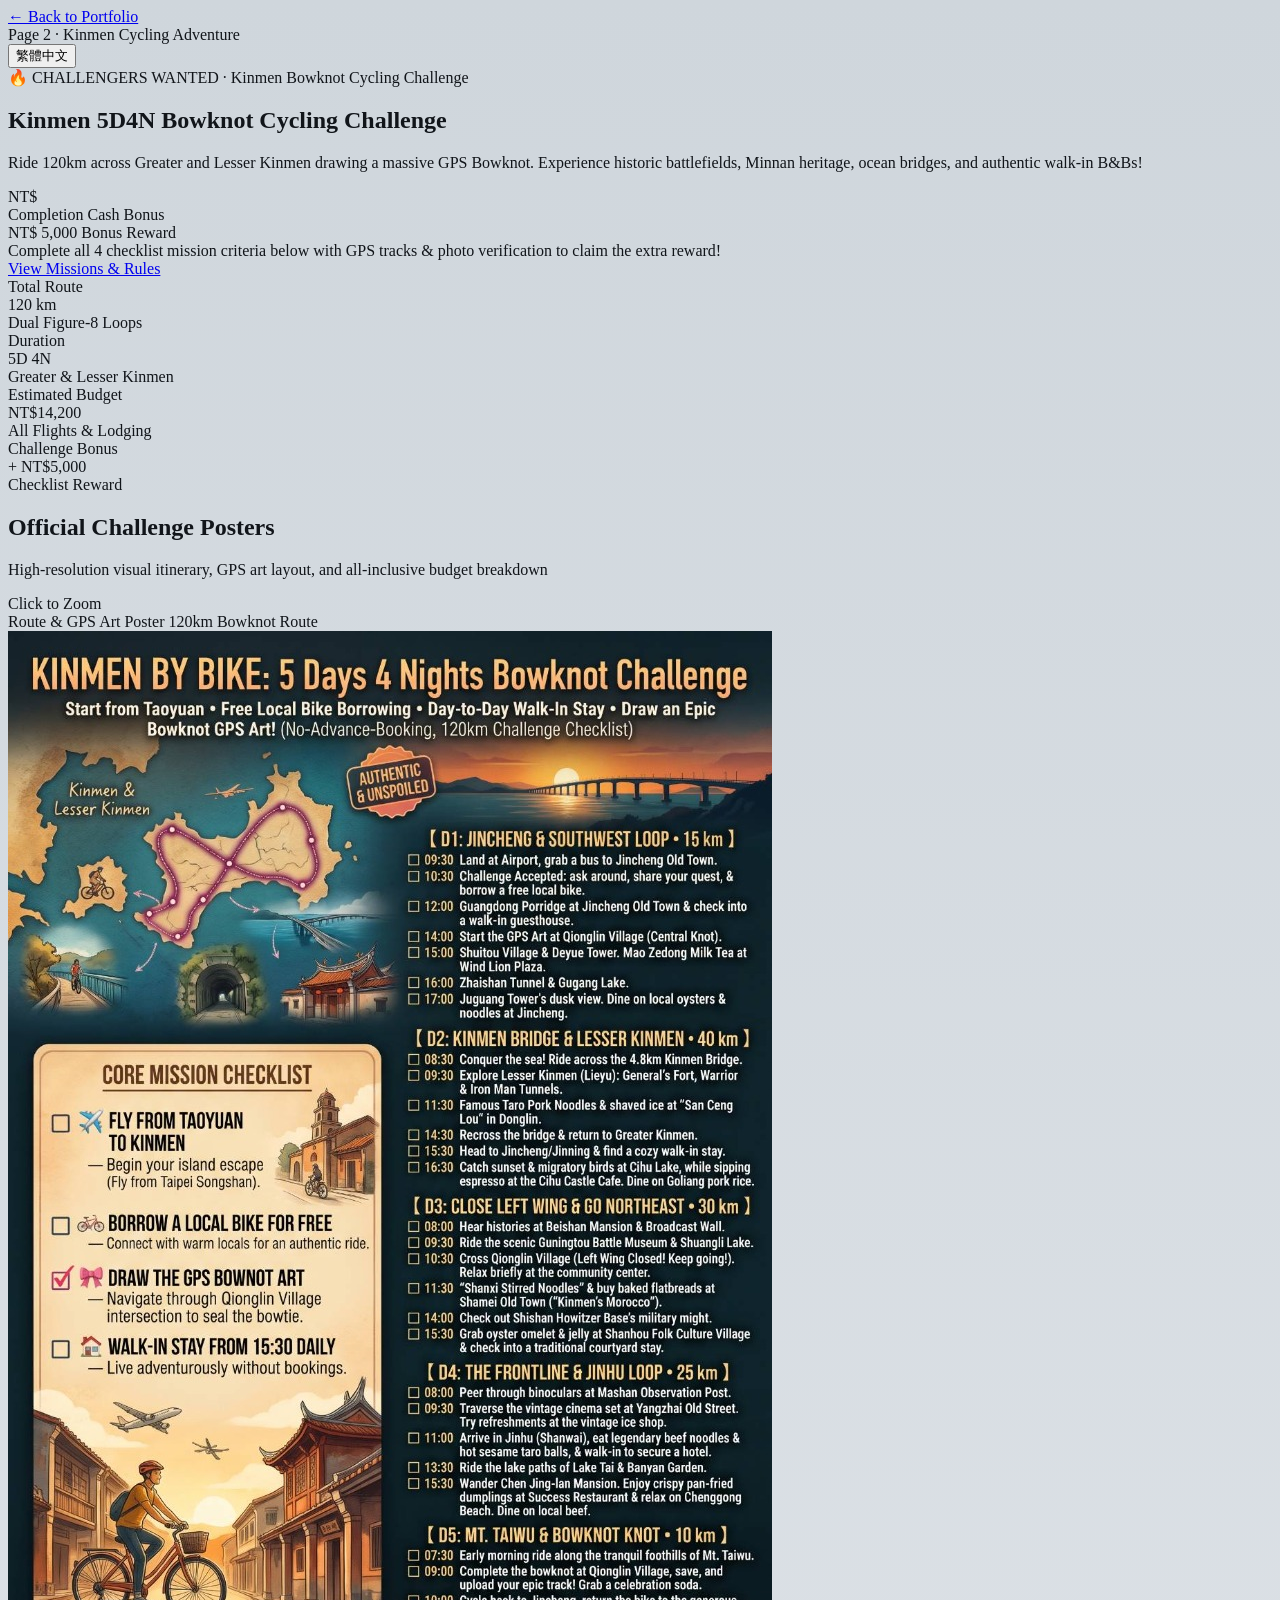
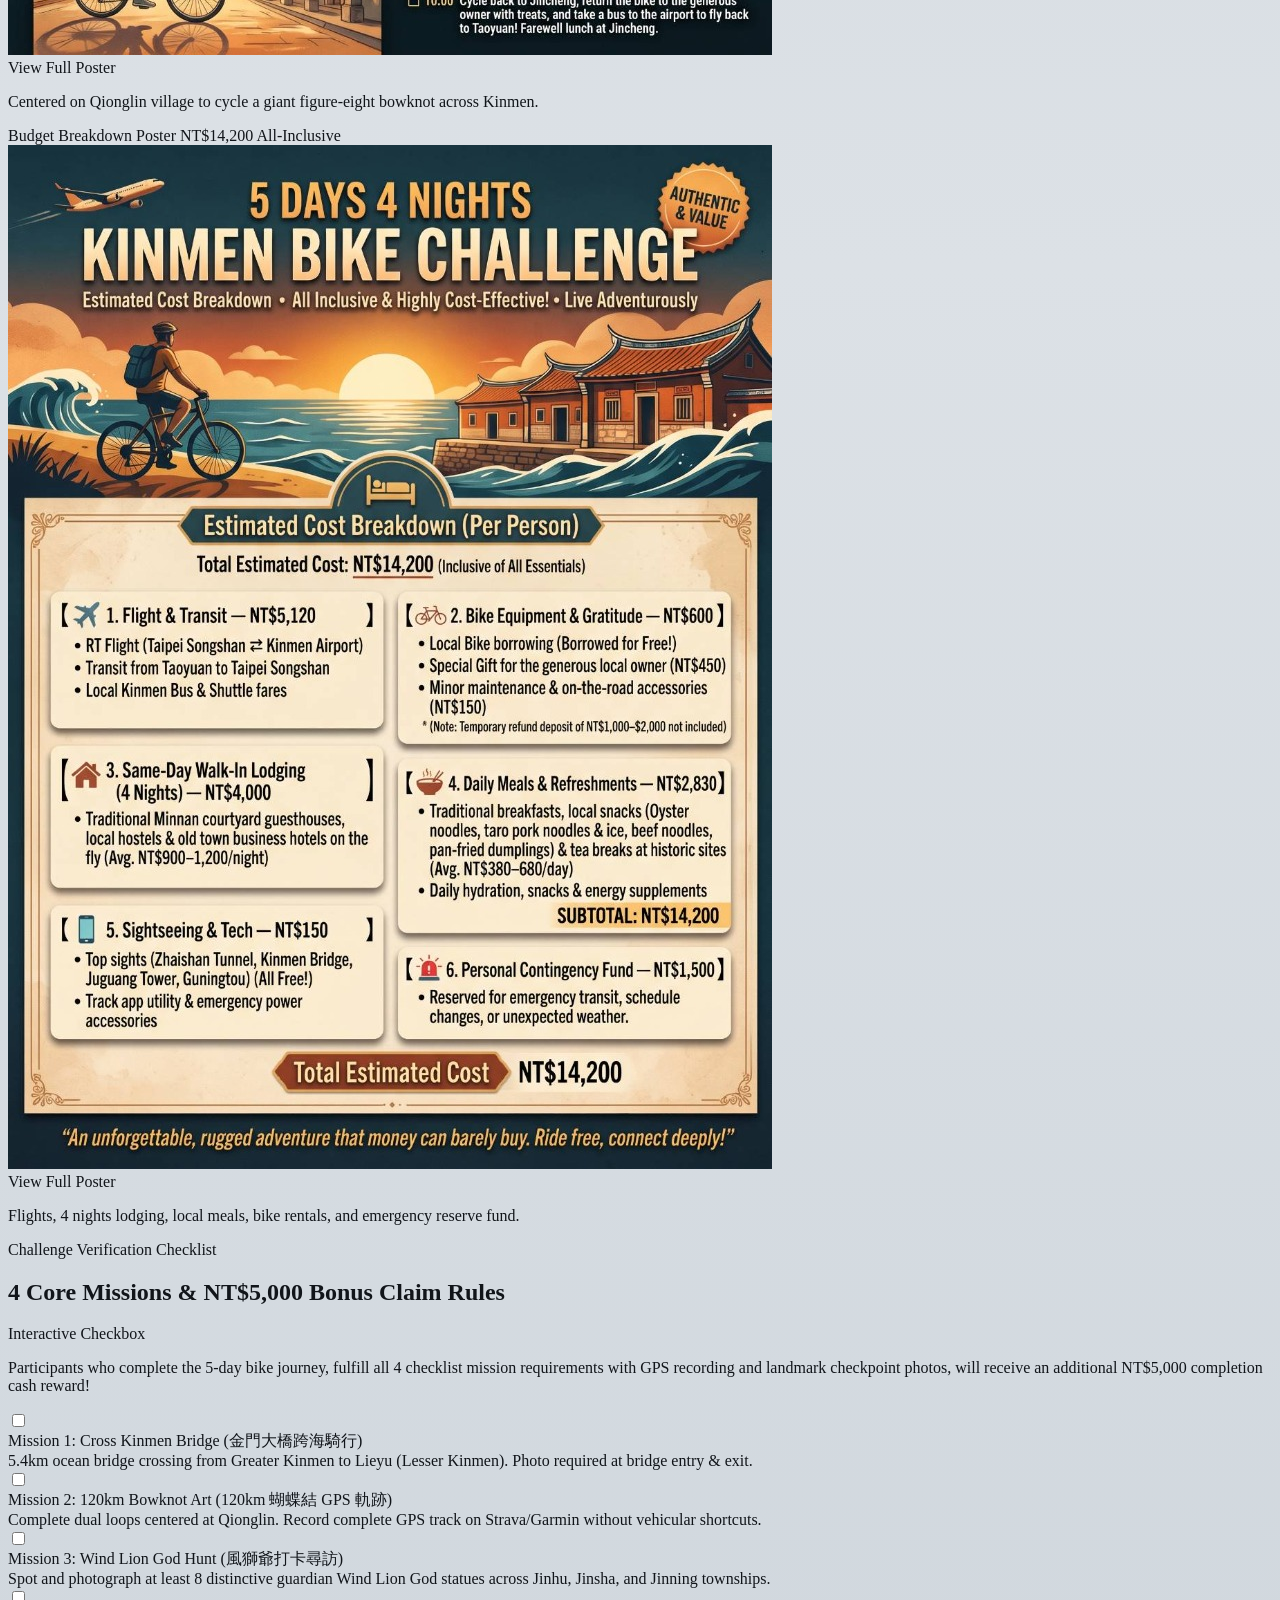
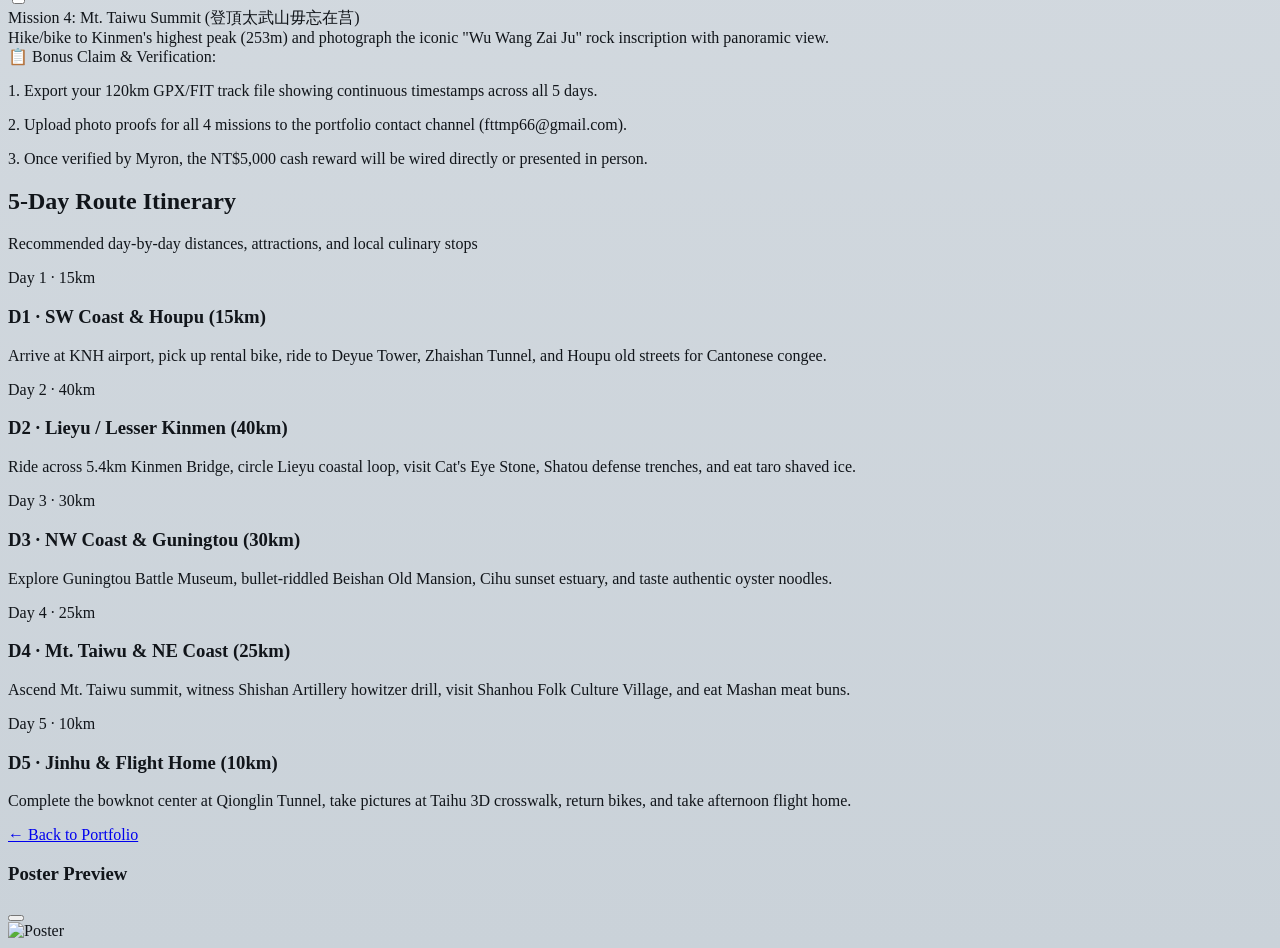
==== kinmen.html @ c688d14c "feat: Morandi gray background, Page 2 Kinmen bike challenge with NT bonus, clean instructor image wi" ====
<!DOCTYPE html>
<html lang="en" class="scroll-smooth">
<head>
  <meta charset="UTF-8">
  <meta name="viewport" content="width=device-width, initial-scale=1.0">
  <title>Kinmen 5D4N Bowknot Cycling Challenge | Ting-Yen (Myron) Huang</title>
  <meta name="description" content="Kinmen 5-Day 4-Night Bowknot Cycling Challenge: 120km GPS art route across Greater & Lesser Kinmen with NT$5,000 completion bonus reward.">
  <!-- Tailwind CSS via CDN -->
  <script src="https://cdn.tailwindcss.com"></script>
  <!-- Lucide Icons -->
  <script src="https://unpkg.com/lucide@latest"></script>
  <!-- Google Fonts: Plus Jakarta Sans -->
  <link rel="preconnect" href="https://fonts.googleapis.com">
  <link rel="preconnect" href="https://fonts.gstatic.com" crossorigin>
  <link href="https://fonts.googleapis.com/css2?family=Plus+Jakarta+Sans:wght@400;500;600;700;800&display=swap" rel="stylesheet">
  <link rel="stylesheet" href="style.css">
</head>
<body class="bg-gradient-to-b from-[#cfd6dc] via-[#dce1e6] to-[#cad2d9] text-[#11151a] font-sans antialiased selection:bg-slate-300 selection:text-slate-900 min-h-screen">
  <!-- Ambient background -->
  <div class="fixed inset-0 overflow-hidden pointer-events-none z-0">
    <div class="absolute -top-32 -left-32 w-96 h-96 bg-[#708090]/15 rounded-full blur-3xl"></div>
    <div class="absolute top-1/3 -right-32 w-96 h-96 bg-[#162840]/10 rounded-full blur-3xl"></div>
    <div class="absolute -bottom-32 left-1/3 w-96 h-96 bg-[#708090]/12 rounded-full blur-3xl"></div>
  </div>

  <!-- MASTER FRAME WRAPPER -->
  <div class="relative z-10 max-w-[1400px] mx-auto px-3 sm:px-5 lg:px-8 py-6 sm:py-8">
    <div class="bg-white/90 backdrop-blur-xl border border-[#708090]/30 rounded-[28px] sm:rounded-[36px] lg:rounded-[42px] shadow-2xl shadow-slate-400/30 p-4 sm:p-6 lg:p-8 space-y-8">
      
      <!-- Top Navigation Bar -->
      <header class="backdrop-blur-md bg-white/95 border border-slate-200/90 rounded-3xl shadow-sm px-4 sm:px-6 h-16 flex items-center justify-between gap-3">
        <!-- Back to Portfolio Link -->
        <a href="index.html" class="inline-flex items-center gap-2 px-3 py-1.5 rounded-2xl bg-slate-100 hover:bg-slate-200 text-slate-800 text-xs sm:text-sm font-extrabold border border-slate-300 transition-all group" title="返回主頁 (Back to Portfolio)">
          <i data-lucide="arrow-left" class="w-4 h-4 text-[#162840] group-hover:-translate-x-1 transition-transform"></i>
          <span data-i18n="km-back-portfolio">← Back to Portfolio</span>
        </a>

        <!-- Page Indicator -->
        <div class="flex items-center gap-2">
          <span class="w-2.5 h-2.5 rounded-full bg-[#162840]"></span>
          <span class="font-extrabold text-xs sm:text-sm text-slate-900 hidden sm:inline" data-i18n="km-page-badge">Page 2 · Kinmen Cycling Adventure</span>
        </div>

        <!-- Language Switcher -->
        <button id="lang-toggle-btn"
                class="inline-flex items-center justify-center text-center gap-1.5 h-8 px-3 text-xs font-extrabold rounded-xl bg-slate-100 hover:bg-slate-200 text-[#162840] border border-slate-300 transition-all shadow-xs cursor-pointer"
                title="切換全中文 / 全英文版 (Toggle Chinese / English)">
          <i data-lucide="languages" class="w-3.5 h-3.5 text-[#708090]"></i>
          <span id="lang-btn-text" class="leading-none">繁體中文</span>
        </button>
      </header>

      <!-- HERO RECRUITMENT BANNER (NT$5,000 Challenge Bonus Announcement) -->
      <section class="relative overflow-hidden bg-gradient-to-r from-[#162840] via-[#233c5e] to-[#2c476d] text-white rounded-3xl p-6 sm:p-10 shadow-xl border border-slate-700">
        <div class="relative z-10 max-w-4xl space-y-4">
          <div class="inline-flex items-center gap-2 px-3.5 py-1 rounded-full bg-white/20 backdrop-blur-md text-white text-xs font-bold border border-white/30">
            <i data-lucide="sparkles" class="w-3.5 h-3.5 text-amber-300"></i>
            <span data-i18n="km-recruit-tag">🔥 CHALLENGERS WANTED · 金門單車蝴蝶之旅挑戰者招募中</span>
          </div>

          <h1 class="text-2xl sm:text-4xl lg:text-5xl font-black tracking-tight leading-tight">
            <span data-i18n="km-hero-title">Kinmen 5D4N Bowknot Cycling Challenge</span>
          </h1>

          <p class="text-sm sm:text-base text-slate-200 leading-relaxed font-medium" data-i18n="km-hero-desc">
            Ride 120km across Greater and Lesser Kinmen drawing a massive GPS Bowknot. Experience historic battlefields, Minnan heritage, ocean bridges, and authentic walk-in B&Bs!
          </p>

          <!-- Reward Callout Box -->
          <div class="pt-2">
            <div class="bg-white/10 backdrop-blur-md border border-white/25 rounded-2xl p-4 sm:p-5 flex flex-col sm:flex-row sm:items-center justify-between gap-4">
              <div class="flex items-start sm:items-center gap-3">
                <div class="w-12 h-12 rounded-2xl bg-amber-400 text-slate-900 flex items-center justify-center font-black text-xl flex-shrink-0 shadow-lg">
                  NT$
                </div>
                <div>
                  <div class="text-xs uppercase font-extrabold text-amber-300 tracking-wider" data-i18n="km-bonus-badge">Completion Cash Bonus</div>
                  <div class="text-lg sm:text-xl font-black text-white" data-i18n="km-bonus-amount">NT$ 5,000 Bonus Reward</div>
                  <div class="text-xs text-slate-300 mt-0.5" data-i18n="km-bonus-terms">
                    Complete all 4 checklist mission criteria below with GPS tracks & photo verification to claim the extra reward!
                  </div>
                </div>
              </div>
              <a href="#missions" class="inline-flex items-center justify-center gap-1.5 px-4 py-2.5 rounded-xl bg-amber-400 hover:bg-amber-300 text-slate-950 font-black text-xs sm:text-sm shadow-md transition-all flex-shrink-0">
                <span data-i18n="km-check-missions">View Missions & Rules</span> <i data-lucide="arrow-down" class="w-4 h-4"></i>
              </a>
            </div>
          </div>
        </div>
      </section>

      <!-- STATS OVERVIEW CARDS -->
      <section class="grid grid-cols-2 lg:grid-cols-4 gap-4">
        <div class="bg-white border border-slate-200/90 rounded-2xl p-4 shadow-sm text-center">
          <div class="text-xs text-slate-500 font-bold uppercase" data-i18n="km-stat-route">Total Route</div>
          <div class="text-2xl sm:text-3xl font-black text-slate-900 mt-1">120 km</div>
          <div class="text-[11px] text-[#708090] mt-0.5" data-i18n="km-stat-route-sub">Dual Figure-8 Loops</div>
        </div>
        <div class="bg-white border border-slate-200/90 rounded-2xl p-4 shadow-sm text-center">
          <div class="text-xs text-slate-500 font-bold uppercase" data-i18n="km-stat-days">Duration</div>
          <div class="text-2xl sm:text-3xl font-black text-slate-900 mt-1">5D 4N</div>
          <div class="text-[11px] text-[#708090] mt-0.5" data-i18n="km-stat-days-sub">Greater & Lesser Kinmen</div>
        </div>
        <div class="bg-white border border-slate-200/90 rounded-2xl p-4 shadow-sm text-center">
          <div class="text-xs text-slate-500 font-bold uppercase" data-i18n="km-stat-cost">Estimated Budget</div>
          <div class="text-2xl sm:text-3xl font-black text-slate-900 mt-1">NT$14,200</div>
          <div class="text-[11px] text-[#708090] mt-0.5" data-i18n="km-stat-cost-sub">All Flights & Lodging</div>
        </div>
        <div class="bg-white border border-slate-200/90 rounded-2xl p-4 shadow-sm text-center">
          <div class="text-xs text-slate-500 font-bold uppercase" data-i18n="km-stat-bonus">Challenge Bonus</div>
          <div class="text-2xl sm:text-3xl font-black text-[#162840] mt-1">+ NT$5,000</div>
          <div class="text-[11px] text-[#708090] mt-0.5" data-i18n="km-stat-bonus-sub">Checklist Reward</div>
        </div>
      </section>

      <!-- POSTERS EXHIBITION SECTION (Click to Zoom Lightbox) -->
      <section class="space-y-4">
        <div class="border-b border-slate-200/90 pb-3 flex items-center justify-between">
          <div>
            <h2 class="text-xl sm:text-2xl font-extrabold text-slate-900" data-i18n="km-posters-title">Official Challenge Posters</h2>
            <p class="text-xs text-slate-500 mt-0.5" data-i18n="km-posters-sub">High-resolution visual itinerary, GPS art layout, and all-inclusive budget breakdown</p>
          </div>
          <span class="text-xs font-mono font-bold text-slate-600 bg-slate-100 px-3 py-1 rounded-full border border-slate-200" data-i18n="km-zoom">
            Click to Zoom
          </span>
        </div>

        <div class="grid grid-cols-1 lg:grid-cols-2 gap-6">
          
          <!-- Poster 1: Itinerary & GPS Art Map -->
          <div class="bg-white border border-slate-200/90 rounded-3xl p-5 shadow-sm space-y-3">
            <div class="flex items-center justify-between">
              <span class="text-xs font-extrabold text-slate-900 flex items-center gap-1.5" data-i18n="km-poster1-tag">
                <i data-lucide="map" class="w-4 h-4 text-[#708090]"></i> Route & GPS Art Poster
              </span>
              <span class="text-[11px] text-slate-500 font-medium">120km Bowknot Route</span>
            </div>

            <div class="relative overflow-hidden rounded-2xl bg-slate-900/5 border border-slate-200 cursor-pointer poster-lightbox-trigger group flex items-center justify-center p-2"
                 data-img="./assets/kinmen-itinerary-map.jpg" data-title="Kinmen 5D4N Bike Tour: GPS Route & Itinerary Poster">
              <img src="./assets/kinmen-itinerary-map.jpg" alt="Kinmen GPS Route Poster"
                   class="w-full h-auto max-h-[460px] object-contain rounded-xl group-hover:scale-102 transition-transform duration-500">
              <div class="absolute inset-0 bg-slate-900/30 opacity-0 group-hover:opacity-100 transition-opacity flex items-center justify-center backdrop-blur-[1px]">
                <span class="px-4 py-2 rounded-xl bg-white/95 text-slate-900 text-xs font-extrabold shadow-lg flex items-center gap-2">
                  <i data-lucide="maximize-2" class="w-4 h-4 text-[#162840]"></i> <span data-i18n="km-view-full">View Full Poster</span>
                </span>
              </div>
            </div>

            <p class="text-xs text-slate-600 leading-relaxed" data-i18n="km-poster1-caption">
              Centered on Qionglin village to cycle a giant figure-eight bowknot across Kinmen. Includes Kinmen Bridge crossing and coastal defense fortifications.
            </p>
          </div>

          <!-- Poster 2: Budget Breakdown -->
          <div class="bg-white border border-slate-200/90 rounded-3xl p-5 shadow-sm space-y-3">
            <div class="flex items-center justify-between">
              <span class="text-xs font-extrabold text-slate-900 flex items-center gap-1.5" data-i18n="km-poster2-tag">
                <i data-lucide="badge-dollar-sign" class="w-4 h-4 text-[#708090]"></i> Budget Breakdown Poster
              </span>
              <span class="text-[11px] font-mono font-bold text-slate-800 bg-slate-100 px-2.5 py-0.5 rounded-md border border-slate-200">
                NT$14,200 All-Inclusive
              </span>
            </div>

            <div class="relative overflow-hidden rounded-2xl bg-slate-900/5 border border-slate-200 cursor-pointer poster-lightbox-trigger group flex items-center justify-center p-2"
                 data-img="./assets/kinmen-cost-breakdown.jpg" data-title="Kinmen 5D4N Bike Tour: Budget Breakdown Poster">
              <img src="./assets/kinmen-cost-breakdown.jpg" alt="Kinmen Budget Breakdown Poster"
                   class="w-full h-auto max-h-[460px] object-contain rounded-xl group-hover:scale-102 transition-transform duration-500">
              <div class="absolute inset-0 bg-slate-900/30 opacity-0 group-hover:opacity-100 transition-opacity flex items-center justify-center backdrop-blur-[1px]">
                <span class="px-4 py-2 rounded-xl bg-white/95 text-slate-900 text-xs font-extrabold shadow-lg flex items-center gap-2">
                  <i data-lucide="maximize-2" class="w-4 h-4 text-[#162840]"></i> <span data-i18n="km-view-full">View Full Poster</span>
                </span>
              </div>
            </div>

            <p class="text-xs text-slate-600 leading-relaxed" data-i18n="km-poster2-caption">
              Detailed cost analysis covering round-trip flights, 4 nights lodging, authentic meals, bike rentals, admissions, and emergency reserve funds.
            </p>
          </div>

        </div>
      </section>

      <!-- 4 CORE MISSIONS CHECKLIST & BONUS REDEMPTION (Item requested by User) -->
      <section id="missions" class="bg-white border border-slate-200/90 rounded-3xl p-6 sm:p-8 shadow-sm space-y-6">
        <div class="border-b border-slate-200 pb-4 flex flex-col sm:flex-row sm:items-center justify-between gap-2">
          <div>
            <div class="inline-flex items-center gap-1.5 text-xs font-bold uppercase tracking-wider text-[#708090]">
              <i data-lucide="check-square" class="w-4 h-4 text-[#162840]"></i> Challenge Verification Checklist
            </div>
            <h2 class="text-xl sm:text-2xl font-extrabold text-slate-900 mt-0.5" data-i18n="km-missions-header">
              4 Core Missions & NT$5,000 Bonus Claim Rules
            </h2>
          </div>
          <span class="text-xs font-mono font-bold text-slate-800 bg-slate-100 px-3 py-1 rounded-full border border-slate-200">
            Interactive Checkbox
          </span>
        </div>

        <p class="text-xs sm:text-sm text-slate-600 leading-relaxed" data-i18n="km-missions-desc">
          Participants who complete the 5-day bike journey, fulfill all 4 checklist mission requirements with GPS recording and landmark checkpoint photos, will receive an additional <strong>NT$5,000 completion cash reward</strong>!
        </p>

        <!-- Checklist Grid -->
        <div class="grid grid-cols-1 md:grid-cols-2 gap-4">
          <!-- Mission 1 -->
          <label class="flex items-start gap-3 p-4 rounded-2xl bg-slate-50 border border-slate-200 hover:border-[#708090] cursor-pointer transition-all">
            <input type="checkbox" class="w-5 h-5 mt-0.5 rounded border-slate-300 text-[#162840] focus:ring-[#708090]">
            <div>
              <div class="font-extrabold text-slate-900 text-sm" data-i18n="km-m1-title">Mission 1: Cross Kinmen Bridge (金門大橋跨海騎行)</div>
              <div class="text-xs text-slate-600 mt-0.5" data-i18n="km-m1-desc">5.4km ocean bridge crossing from Greater Kinmen to Lieyu (Lesser Kinmen). Photo required at bridge entry & exit.</div>
            </div>
          </label>

          <!-- Mission 2 -->
          <label class="flex items-start gap-3 p-4 rounded-2xl bg-slate-50 border border-slate-200 hover:border-[#708090] cursor-pointer transition-all">
            <input type="checkbox" class="w-5 h-5 mt-0.5 rounded border-slate-300 text-[#162840] focus:ring-[#708090]">
            <div>
              <div class="font-extrabold text-slate-900 text-sm" data-i18n="km-m2-title">Mission 2: 120km Bowknot Art (120km 蝴蝶結 GPS 軌跡)</div>
              <div class="text-xs text-slate-600 mt-0.5" data-i18n="km-m2-desc">Complete dual loops centered at Qionglin. Record complete GPS track on Strava/Garmin without vehicular shortcuts.</div>
            </div>
          </label>

          <!-- Mission 3 -->
          <label class="flex items-start gap-3 p-4 rounded-2xl bg-slate-50 border border-slate-200 hover:border-[#708090] cursor-pointer transition-all">
            <input type="checkbox" class="w-5 h-5 mt-0.5 rounded border-slate-300 text-[#162840] focus:ring-[#708090]">
            <div>
              <div class="font-extrabold text-slate-900 text-sm" data-i18n="km-m3-title">Mission 3: Wind Lion God Hunt (風獅爺打卡尋訪)</div>
              <div class="text-xs text-slate-600 mt-0.5" data-i18n="km-m3-desc">Spot and photograph at least 8 distinctive guardian Wind Lion God statues across Jinhu, Jinsha, and Jinning townships.</div>
            </div>
          </label>

          <!-- Mission 4 -->
          <label class="flex items-start gap-3 p-4 rounded-2xl bg-slate-50 border border-slate-200 hover:border-[#708090] cursor-pointer transition-all">
            <input type="checkbox" class="w-5 h-5 mt-0.5 rounded border-slate-300 text-[#162840] focus:ring-[#708090]">
            <div>
              <div class="font-extrabold text-slate-900 text-sm" data-i18n="km-m4-title">Mission 4: Mt. Taiwu Summit (登頂太武山毋忘在莒)</div>
              <div class="text-xs text-slate-600 mt-0.5" data-i18n="km-m4-desc">Hike/bike to Kinmen's highest peak (253m) and photograph the iconic "Wu Wang Zai Ju" rock inscription with panoramic view.</div>
            </div>
          </label>
        </div>

        <!-- How to Claim -->
        <div class="bg-slate-100/80 rounded-2xl p-4 border border-slate-200 text-xs text-slate-700 space-y-1">
          <div class="font-bold text-slate-900" data-i18n="km-claim-title">📋 Bonus Claim & Verification:</div>
          <p data-i18n="km-claim-step1">1. Export your 120km GPX/FIT track file showing continuous timestamps across all 5 days.</p>
          <p data-i18n="km-claim-step2">2. Upload photo proofs for all 4 missions to the portfolio contact channel (<a href="mailto:fttmp66@gmail.com" class="text-[#162840] font-bold underline">fttmp66@gmail.com</a>).</p>
          <p data-i18n="km-claim-step3">3. Once verified by Myron, the NT$5,000 cash reward will be wired directly or presented in person.</p>
        </div>
      </section>

      <!-- 5-DAY DETAILED ITINERARY -->
      <section class="space-y-4">
        <div class="border-b border-slate-200/90 pb-3">
          <h2 class="text-xl sm:text-2xl font-extrabold text-slate-900" data-i18n="km-itinerary-header">5-Day Route Itinerary</h2>
          <p class="text-xs text-slate-500 mt-0.5" data-i18n="km-itinerary-sub">Recommended day-by-day distances, attractions, and local culinary stops</p>
        </div>

        <div class="grid grid-cols-1 md:grid-cols-5 gap-3">
          <div class="bg-white border border-slate-200/90 rounded-2xl p-4 shadow-sm space-y-2">
            <span class="px-2 py-0.5 rounded-lg text-[10px] font-mono font-bold bg-slate-100 text-[#162840] border border-slate-200">Day 1 · 15km</span>
            <h3 class="font-bold text-slate-900 text-sm" data-i18n="km-d1-title">SW Coast & Houpu</h3>
            <p class="text-xs text-slate-600 leading-relaxed" data-i18n="km-d1-detail">Arrive at KNH airport, pick up rental bike, ride to Deyue Tower, Zhaishan Tunnel, and Houpu old streets for Cantonese congee.</p>
          </div>

          <div class="bg-white border border-slate-200/90 rounded-2xl p-4 shadow-sm space-y-2">
            <span class="px-2 py-0.5 rounded-lg text-[10px] font-mono font-bold bg-slate-100 text-[#162840] border border-slate-200">Day 2 · 40km</span>
            <h3 class="font-bold text-slate-900 text-sm" data-i18n="km-d2-title">Lieyu / Lesser Kinmen</h3>
            <p class="text-xs text-slate-600 leading-relaxed" data-i18n="km-d2-detail">Ride across 5.4km Kinmen Bridge, circle Lieyu coastal loop, visit Cat's Eye Stone, Shatou defense trenches, and eat taro shaved ice.</p>
          </div>

          <div class="bg-white border border-slate-200/90 rounded-2xl p-4 shadow-sm space-y-2">
            <span class="px-2 py-0.5 rounded-lg text-[10px] font-mono font-bold bg-slate-100 text-[#162840] border border-slate-200">Day 3 · 30km</span>
            <h3 class="font-bold text-slate-900 text-sm" data-i18n="km-d3-title">NW Coast & Guningtou</h3>
            <p class="text-xs text-slate-600 leading-relaxed" data-i18n="km-d3-detail">Explore Guningtou Battle Museum, bullet-riddled Beishan Old Mansion, Cihu sunset estuary, and taste authentic oyster noodles.</p>
          </div>

          <div class="bg-white border border-slate-200/90 rounded-2xl p-4 shadow-sm space-y-2">
            <span class="px-2 py-0.5 rounded-lg text-[10px] font-mono font-bold bg-slate-100 text-[#162840] border border-slate-200">Day 4 · 25km</span>
            <h3 class="font-bold text-slate-900 text-sm" data-i18n="km-d4-title">Mt. Taiwu & NE Coast</h3>
            <p class="text-xs text-slate-600 leading-relaxed" data-i18n="km-d4-detail">Ascend Mt. Taiwu summit, witness Shishan Artillery howitzer drill, visit Shanhou Folk Culture Village, and eat Mashan meat buns.</p>
          </div>

          <div class="bg-white border border-slate-200/90 rounded-2xl p-4 shadow-sm space-y-2">
            <span class="px-2 py-0.5 rounded-lg text-[10px] font-mono font-bold bg-slate-100 text-[#162840] border border-slate-200">Day 5 · 10km</span>
            <h3 class="font-bold text-slate-900 text-sm" data-i18n="km-d5-title">Jinhu & Flight Home</h3>
            <p class="text-xs text-slate-600 leading-relaxed" data-i18n="km-d5-detail">Complete the bowknot center at Qionglin Tunnel, take pictures at Taihu 3D crosswalk, return bikes, and take afternoon flight home.</p>
          </div>
        </div>
      </section>

      <!-- Bottom Return Banner -->
      <div class="pt-4 text-center">
        <a href="index.html" class="inline-flex items-center gap-2 px-6 py-3 rounded-2xl bg-[#162840] hover:bg-[#233c5e] text-white font-bold text-sm shadow-md transition-all">
          <i data-lucide="arrow-left" class="w-4 h-4"></i> <span data-i18n="km-back-portfolio">← Back to Myron's Portfolio (返回個人主頁)</span>
        </a>
      </div>

    </div>
  </div>

  <!-- Lightbox Modal for Posters -->
  <div id="poster-modal" class="fixed inset-0 z-50 bg-slate-950/80 backdrop-blur-md hidden items-center justify-center p-4 sm:p-6 transition-opacity duration-300">
    <div class="relative max-w-4xl max-h-[92vh] bg-white rounded-3xl p-3 sm:p-5 shadow-2xl flex flex-col items-center border border-slate-300">
      <div class="w-full flex items-center justify-between pb-3 px-2 border-b border-slate-100">
        <h3 id="modal-title" class="font-extrabold text-slate-900 text-sm sm:text-base flex items-center gap-2">
          <i data-lucide="image" class="w-4 h-4 text-[#708090]"></i> Poster Preview
        </h3>
        <button id="modal-close" class="p-1.5 rounded-full hover:bg-slate-100 text-slate-500 hover:text-slate-800 transition-colors">
          <i data-lucide="x" class="w-5 h-5"></i>
        </button>
      </div>
      <div class="overflow-auto max-h-[80vh] p-2 w-full flex justify-center">
        <img id="modal-img" src="" alt="Poster" class="max-w-full h-auto rounded-xl mx-auto shadow-md">
      </div>
    </div>
  </div>

  <script src="script.js"></script>
</body>
</html>
---- style.css ----
/* ==========================================================================
   Giorgio Morandi (1890–1964) Palette Design System
   Primary Palette:
   - Slate Gray (滑脫灰): #708090 | RGB(112, 128, 144)
   - Navy Blue (海軍藍): #162840 ~ #000080 | RGB(22, 40, 64)
   - Pure / Linen White (白): #FFFFFF | RGB(255, 255, 255)
   - Charcoal / Matte Black (黑): #11151a ~ #000000 | RGB(17, 21, 26)
   ========================================================================== */

:root {
  --morandi-slate: #708090;
  --morandi-slate-rgb: 112, 128, 144;
  --morandi-slate-light: #94a3b8;
  --morandi-slate-wash: #f1f4f7;
  --morandi-slate-border: rgba(112, 128, 144, 0.28);
  
  --morandi-navy: #162840;
  --morandi-navy-rgb: 22, 40, 64;
  --morandi-navy-soft: #233c5e;
  
  --morandi-white: #ffffff;
  --morandi-white-linen: #f8fafc;
  
  --morandi-black: #11151a;
  --morandi-black-rgb: 17, 21, 26;
}

/* Base Body Ambient Gradient - Morandi Gray (喬治·莫蘭迪灰) */
body {
  background: linear-gradient(180deg, #cfd6dc 0%, #dce1e6 45%, #cad2d9 100%);
  color: var(--morandi-black);
}

/* Smooth Card Hover Transitions */
.experience-card, .research-card {
  transition: all 0.3s cubic-bezier(0.4, 0, 0.2, 1);
}

.experience-card:hover, .research-card:hover {
  transform: translateY(-3px);
  box-shadow: 0 12px 28px -6px rgba(112, 128, 144, 0.22);
}

/* Filter Buttons (Morandi Slate & Navy) */
.filter-btn {
  cursor: pointer;
  user-select: none;
  background-color: #ffffff;
  color: #475569;
  border: 1px solid rgba(112, 128, 144, 0.3);
  transition: all 0.2s cubic-bezier(0.4, 0, 0.2, 1);
}

.filter-btn:hover {
  background-color: #f1f5f9;
  color: var(--morandi-navy);
  border-color: var(--morandi-slate);
}

.filter-btn.active {
  background-color: var(--morandi-navy);
  color: #ffffff;
  border-color: var(--morandi-navy);
  box-shadow: 0 4px 14px rgba(22, 40, 64, 0.32);
}

/* Scrollbar None Utility */
.scrollbar-none::-webkit-scrollbar {
  display: none;
}
.scrollbar-none {
  -ms-overflow-style: none;
  scrollbar-width: none;
}

/* Custom Morandi scrollbar */
::-webkit-scrollbar {
  width: 7px;
  height: 7px;
}

::-webkit-scrollbar-track {
  background: #edf1f5;
}

::-webkit-scrollbar-thumb {
  background: #b0bdcb;
  border-radius: 9999px;
}

::-webkit-scrollbar-thumb:hover {
  background: var(--morandi-slate);
}

/* Print Optimization */
@media print {
  body {
    background-color: #ffffff !important;
    color: #11151a !important;
  }
  
  header, footer, #filter-buttons, .fixed {
    display: none !important;
  }
  
  .experience-card, .research-card {
    border: 1px solid #cbd5e1 !important;
    box-shadow: none !important;
    break-inside: avoid;
    margin-bottom: 24px !important;
  }

  img {
    max-height: 250px !important;
  }
}
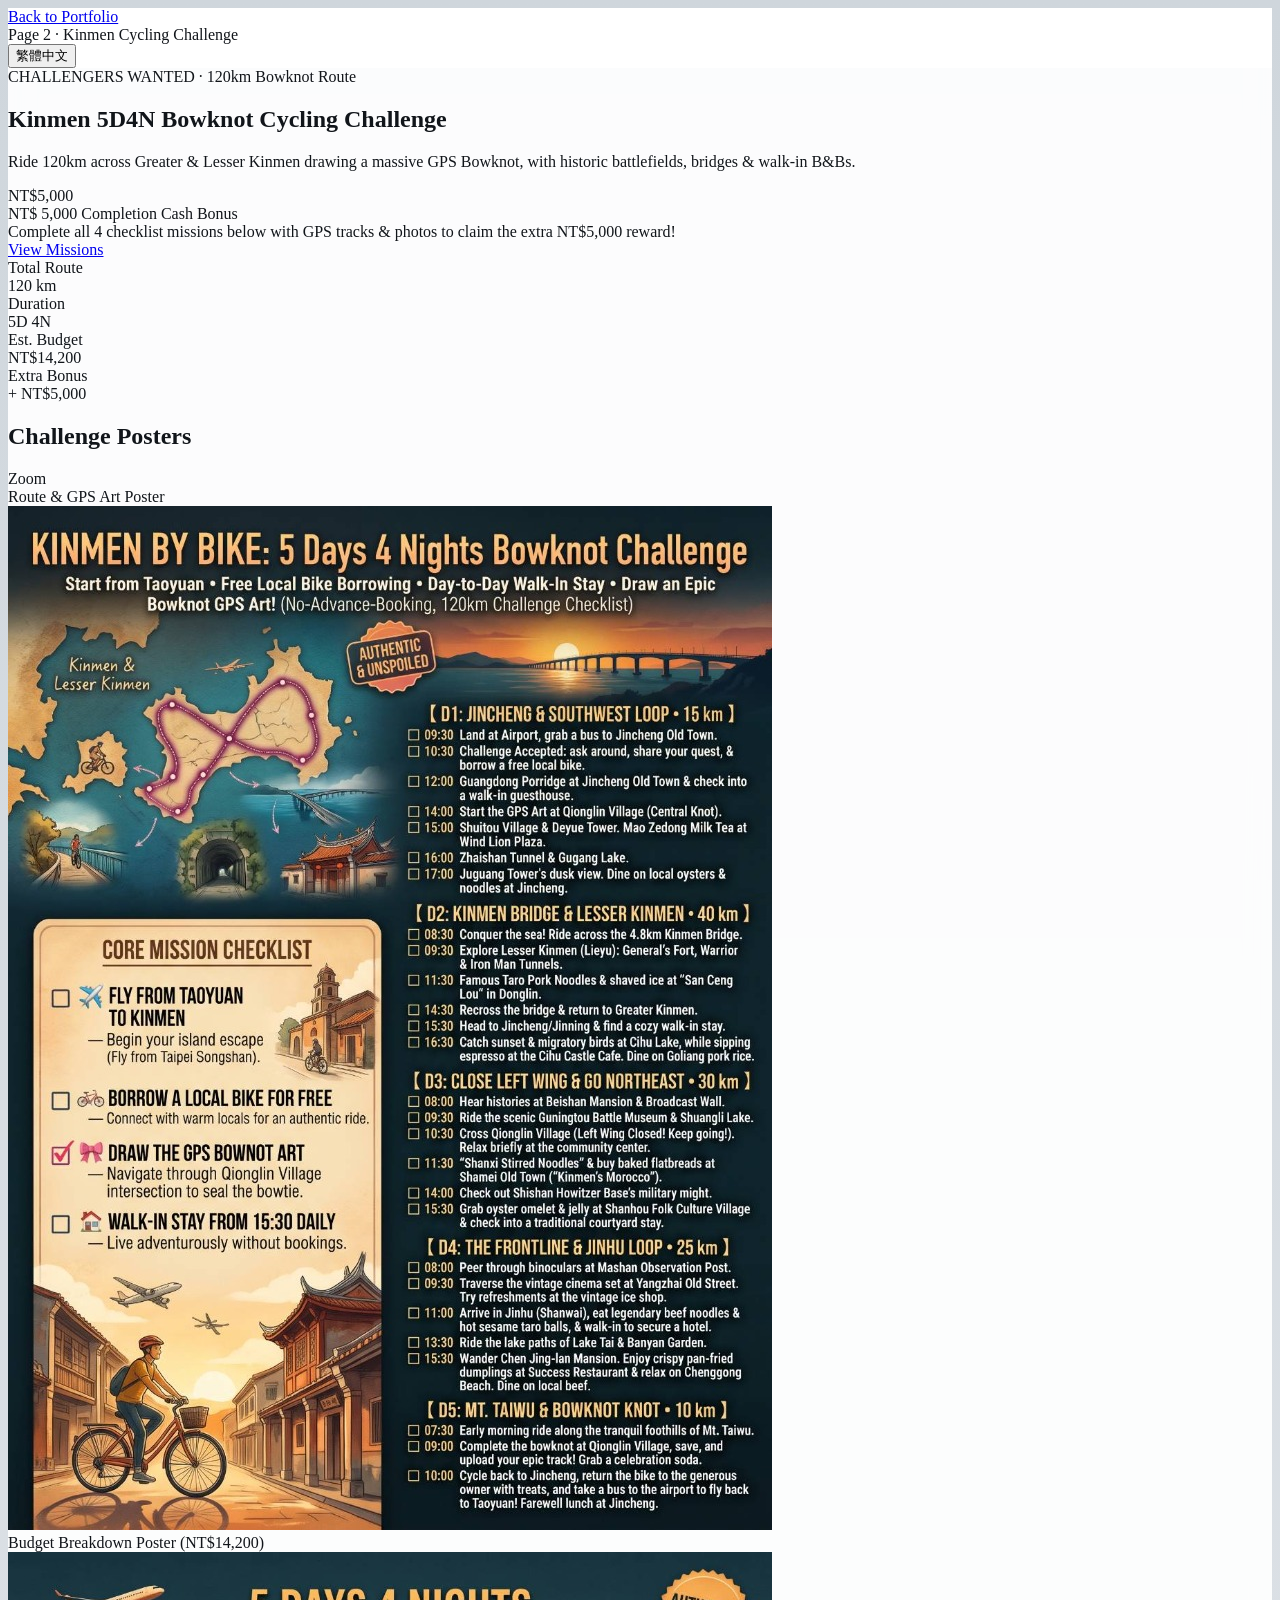
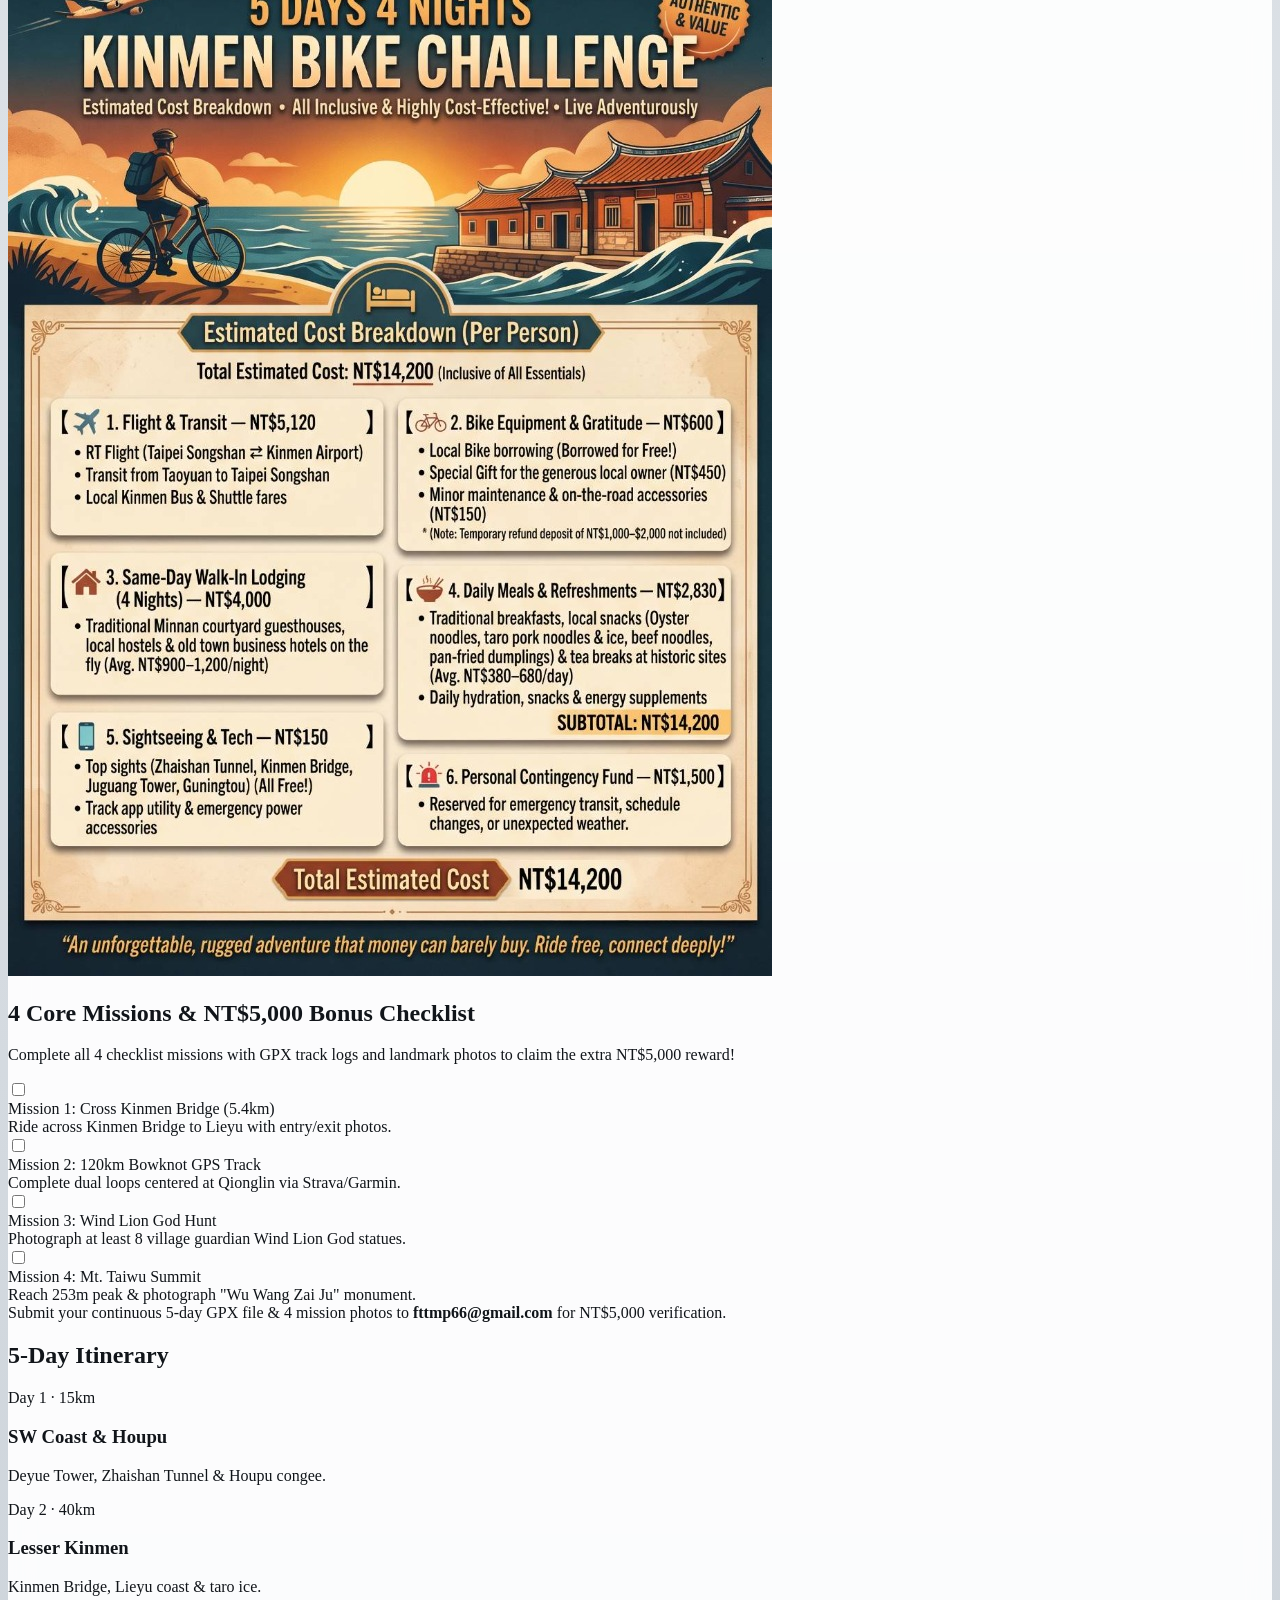
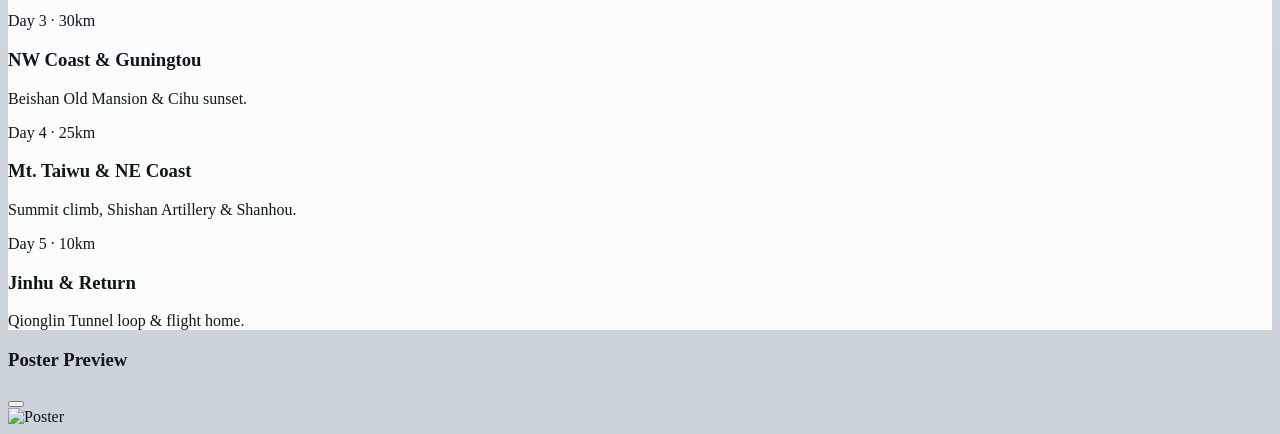
==== commit ce01deae: "fix: Clinico image path, non-clipping focus framing, filter order, edge-to-edge card images, 5-pilla" ====
--- a/kinmen.html
+++ b/kinmen.html
@@ -15,304 +15,211 @@
   <link href="https://fonts.googleapis.com/css2?family=Plus+Jakarta+Sans:wght@400;500;600;700;800&display=swap" rel="stylesheet">
   <link rel="stylesheet" href="style.css">
 </head>
-<body class="bg-gradient-to-b from-[#cfd6dc] via-[#dce1e6] to-[#cad2d9] text-[#11151a] font-sans antialiased selection:bg-slate-300 selection:text-slate-900 min-h-screen">
-  <!-- Ambient background -->
-  <div class="fixed inset-0 overflow-hidden pointer-events-none z-0">
-    <div class="absolute -top-32 -left-32 w-96 h-96 bg-[#708090]/15 rounded-full blur-3xl"></div>
-    <div class="absolute top-1/3 -right-32 w-96 h-96 bg-[#162840]/10 rounded-full blur-3xl"></div>
-    <div class="absolute -bottom-32 left-1/3 w-96 h-96 bg-[#708090]/12 rounded-full blur-3xl"></div>
-  </div>
+<body class="text-[#11151a] font-sans antialiased selection:bg-slate-300 selection:text-slate-900 min-h-screen">
 
   <!-- MASTER FRAME WRAPPER -->
-  <div class="relative z-10 max-w-[1400px] mx-auto px-3 sm:px-5 lg:px-8 py-6 sm:py-8">
-    <div class="bg-white/90 backdrop-blur-xl border border-[#708090]/30 rounded-[28px] sm:rounded-[36px] lg:rounded-[42px] shadow-2xl shadow-slate-400/30 p-4 sm:p-6 lg:p-8 space-y-8">
+  <div class="relative z-10 max-w-[1360px] mx-auto px-3 sm:px-5 lg:px-8 py-5 sm:py-7">
+    <div class="glass-panel border border-slate-300/80 rounded-xl shadow-xl shadow-slate-400/20 p-4 sm:p-6 lg:p-8 space-y-7">
       
       <!-- Top Navigation Bar -->
-      <header class="backdrop-blur-md bg-white/95 border border-slate-200/90 rounded-3xl shadow-sm px-4 sm:px-6 h-16 flex items-center justify-between gap-3">
-        <!-- Back to Portfolio Link -->
-        <a href="index.html" class="inline-flex items-center gap-2 px-3 py-1.5 rounded-2xl bg-slate-100 hover:bg-slate-200 text-slate-800 text-xs sm:text-sm font-extrabold border border-slate-300 transition-all group" title="返回主頁 (Back to Portfolio)">
+      <header class="glass-panel border border-slate-300/80 rounded-xl shadow-xs px-4 sm:px-5 h-14 flex items-center justify-between gap-3">
+        <a href="index.html" class="inline-flex items-center gap-1.5 px-3 py-1.5 rounded-lg bg-slate-100 hover:bg-slate-200 text-slate-800 text-xs sm:text-sm font-extrabold border border-slate-300 transition-all group" title="Back to Portfolio">
           <i data-lucide="arrow-left" class="w-4 h-4 text-[#162840] group-hover:-translate-x-1 transition-transform"></i>
-          <span data-i18n="km-back-portfolio">← Back to Portfolio</span>
+          <span data-i18n="km-back-portfolio">Back to Portfolio</span>
         </a>
 
-        <!-- Page Indicator -->
         <div class="flex items-center gap-2">
-          <span class="w-2.5 h-2.5 rounded-full bg-[#162840]"></span>
-          <span class="font-extrabold text-xs sm:text-sm text-slate-900 hidden sm:inline" data-i18n="km-page-badge">Page 2 · Kinmen Cycling Adventure</span>
-        </div>
-
-        <!-- Language Switcher -->
+          <span class="w-2 h-2 rounded-full bg-teal-500"></span>
+          <span class="font-extrabold text-xs sm:text-sm text-slate-900 hidden sm:inline" data-i18n="km-page-badge">Page 2 · Kinmen Cycling Challenge</span>
+        </div>
+
         <button id="lang-toggle-btn"
-                class="inline-flex items-center justify-center text-center gap-1.5 h-8 px-3 text-xs font-extrabold rounded-xl bg-slate-100 hover:bg-slate-200 text-[#162840] border border-slate-300 transition-all shadow-xs cursor-pointer"
-                title="切換全中文 / 全英文版 (Toggle Chinese / English)">
+                class="inline-flex items-center justify-center text-center gap-1.5 h-8 px-3 text-xs font-extrabold rounded-lg bg-slate-100 hover:bg-slate-200 text-[#162840] border border-slate-300 transition-all cursor-pointer"
+                title="Toggle Language">
           <i data-lucide="languages" class="w-3.5 h-3.5 text-[#708090]"></i>
           <span id="lang-btn-text" class="leading-none">繁體中文</span>
         </button>
       </header>
 
-      <!-- HERO RECRUITMENT BANNER (NT$5,000 Challenge Bonus Announcement) -->
-      <section class="relative overflow-hidden bg-gradient-to-r from-[#162840] via-[#233c5e] to-[#2c476d] text-white rounded-3xl p-6 sm:p-10 shadow-xl border border-slate-700">
-        <div class="relative z-10 max-w-4xl space-y-4">
-          <div class="inline-flex items-center gap-2 px-3.5 py-1 rounded-full bg-white/20 backdrop-blur-md text-white text-xs font-bold border border-white/30">
-            <i data-lucide="sparkles" class="w-3.5 h-3.5 text-amber-300"></i>
-            <span data-i18n="km-recruit-tag">🔥 CHALLENGERS WANTED · 金門單車蝴蝶之旅挑戰者招募中</span>
-          </div>
-
-          <h1 class="text-2xl sm:text-4xl lg:text-5xl font-black tracking-tight leading-tight">
-            <span data-i18n="km-hero-title">Kinmen 5D4N Bowknot Cycling Challenge</span>
-          </h1>
-
-          <p class="text-sm sm:text-base text-slate-200 leading-relaxed font-medium" data-i18n="km-hero-desc">
-            Ride 120km across Greater and Lesser Kinmen drawing a massive GPS Bowknot. Experience historic battlefields, Minnan heritage, ocean bridges, and authentic walk-in B&Bs!
-          </p>
-
-          <!-- Reward Callout Box -->
-          <div class="pt-2">
-            <div class="bg-white/10 backdrop-blur-md border border-white/25 rounded-2xl p-4 sm:p-5 flex flex-col sm:flex-row sm:items-center justify-between gap-4">
-              <div class="flex items-start sm:items-center gap-3">
-                <div class="w-12 h-12 rounded-2xl bg-amber-400 text-slate-900 flex items-center justify-center font-black text-xl flex-shrink-0 shadow-lg">
-                  NT$
-                </div>
-                <div>
-                  <div class="text-xs uppercase font-extrabold text-amber-300 tracking-wider" data-i18n="km-bonus-badge">Completion Cash Bonus</div>
-                  <div class="text-lg sm:text-xl font-black text-white" data-i18n="km-bonus-amount">NT$ 5,000 Bonus Reward</div>
-                  <div class="text-xs text-slate-300 mt-0.5" data-i18n="km-bonus-terms">
-                    Complete all 4 checklist mission criteria below with GPS tracks & photo verification to claim the extra reward!
-                  </div>
-                </div>
+      <!-- HERO RECRUITMENT BANNER -->
+      <section class="bg-[#0b232e] text-white rounded-xl p-6 sm:p-8 shadow-md border border-teal-400/50 space-y-4">
+        <div class="inline-flex items-center gap-2 px-3 py-1 rounded-md bg-teal-400/20 text-teal-200 text-xs font-bold border border-teal-400/40">
+          <i data-lucide="sparkles" class="w-3.5 h-3.5"></i>
+          <span data-i18n="km-recruit-tag">CHALLENGERS WANTED · 120km Bowknot Route</span>
+        </div>
+
+        <h1 class="text-2xl sm:text-4xl font-black tracking-tight leading-tight" data-i18n="km-hero-title">
+          Kinmen 5D4N Bowknot Cycling Challenge
+        </h1>
+
+        <p class="text-xs sm:text-sm text-slate-200 leading-relaxed max-w-3xl" data-i18n="km-hero-desc">
+          Ride 120km across Greater &amp; Lesser Kinmen drawing a massive GPS Bowknot, with historic battlefields, bridges &amp; walk-in B&amp;Bs.
+        </p>
+
+        <!-- NT$5,000 Cash Bonus Box -->
+        <div class="bg-white/10 border border-teal-300/40 rounded-lg p-4 flex flex-col sm:flex-row sm:items-center justify-between gap-4">
+          <div class="flex items-center gap-3">
+            <div class="px-3 py-2 rounded-lg bg-teal-300 text-[#0b232e] font-black text-base flex-shrink-0">
+              NT$5,000
+            </div>
+            <div>
+              <div class="text-sm sm:text-base font-extrabold text-white" data-i18n="km-bonus-amount">NT$ 5,000 Completion Cash Bonus</div>
+              <div class="text-xs text-slate-300 mt-0.5" data-i18n="km-bonus-terms">
+                Complete all 4 checklist missions below with GPS tracks &amp; photos to claim the extra NT$5,000 reward!
               </div>
-              <a href="#missions" class="inline-flex items-center justify-center gap-1.5 px-4 py-2.5 rounded-xl bg-amber-400 hover:bg-amber-300 text-slate-950 font-black text-xs sm:text-sm shadow-md transition-all flex-shrink-0">
-                <span data-i18n="km-check-missions">View Missions & Rules</span> <i data-lucide="arrow-down" class="w-4 h-4"></i>
-              </a>
-            </div>
-          </div>
-        </div>
-      </section>
-
-      <!-- STATS OVERVIEW CARDS -->
-      <section class="grid grid-cols-2 lg:grid-cols-4 gap-4">
-        <div class="bg-white border border-slate-200/90 rounded-2xl p-4 shadow-sm text-center">
-          <div class="text-xs text-slate-500 font-bold uppercase" data-i18n="km-stat-route">Total Route</div>
-          <div class="text-2xl sm:text-3xl font-black text-slate-900 mt-1">120 km</div>
-          <div class="text-[11px] text-[#708090] mt-0.5" data-i18n="km-stat-route-sub">Dual Figure-8 Loops</div>
-        </div>
-        <div class="bg-white border border-slate-200/90 rounded-2xl p-4 shadow-sm text-center">
-          <div class="text-xs text-slate-500 font-bold uppercase" data-i18n="km-stat-days">Duration</div>
-          <div class="text-2xl sm:text-3xl font-black text-slate-900 mt-1">5D 4N</div>
-          <div class="text-[11px] text-[#708090] mt-0.5" data-i18n="km-stat-days-sub">Greater & Lesser Kinmen</div>
-        </div>
-        <div class="bg-white border border-slate-200/90 rounded-2xl p-4 shadow-sm text-center">
-          <div class="text-xs text-slate-500 font-bold uppercase" data-i18n="km-stat-cost">Estimated Budget</div>
-          <div class="text-2xl sm:text-3xl font-black text-slate-900 mt-1">NT$14,200</div>
-          <div class="text-[11px] text-[#708090] mt-0.5" data-i18n="km-stat-cost-sub">All Flights & Lodging</div>
-        </div>
-        <div class="bg-white border border-slate-200/90 rounded-2xl p-4 shadow-sm text-center">
-          <div class="text-xs text-slate-500 font-bold uppercase" data-i18n="km-stat-bonus">Challenge Bonus</div>
-          <div class="text-2xl sm:text-3xl font-black text-[#162840] mt-1">+ NT$5,000</div>
-          <div class="text-[11px] text-[#708090] mt-0.5" data-i18n="km-stat-bonus-sub">Checklist Reward</div>
-        </div>
-      </section>
-
-      <!-- POSTERS EXHIBITION SECTION (Click to Zoom Lightbox) -->
+            </div>
+          </div>
+          <a href="#missions" class="inline-flex items-center justify-center gap-1.5 px-4 py-2 rounded-lg bg-teal-300 hover:bg-teal-200 text-[#0b232e] font-black text-xs shadow-sm transition-all flex-shrink-0">
+            <span data-i18n="km-check-missions">View Missions</span> <i data-lucide="arrow-down" class="w-3.5 h-3.5"></i>
+          </a>
+        </div>
+      </section>
+
+      <!-- STATS OVERVIEW -->
+      <section class="grid grid-cols-2 lg:grid-cols-4 gap-3.5">
+        <div class="bg-white border border-slate-200 rounded-xl p-4 text-center">
+          <div class="text-[11px] text-slate-500 font-bold uppercase" data-i18n="km-stat-route">Total Route</div>
+          <div class="text-2xl font-black text-slate-900 mt-1">120 km</div>
+        </div>
+        <div class="bg-white border border-slate-200 rounded-xl p-4 text-center">
+          <div class="text-[11px] text-slate-500 font-bold uppercase" data-i18n="km-stat-days">Duration</div>
+          <div class="text-2xl font-black text-slate-900 mt-1">5D 4N</div>
+        </div>
+        <div class="bg-white border border-slate-200 rounded-xl p-4 text-center">
+          <div class="text-[11px] text-slate-500 font-bold uppercase" data-i18n="km-stat-cost">Est. Budget</div>
+          <div class="text-2xl font-black text-slate-900 mt-1">NT$14,200</div>
+        </div>
+        <div class="bg-white border border-slate-200 rounded-xl p-4 text-center">
+          <div class="text-[11px] text-slate-500 font-bold uppercase" data-i18n="km-stat-bonus">Extra Bonus</div>
+          <div class="text-2xl font-black text-[#162840] mt-1">+ NT$5,000</div>
+        </div>
+      </section>
+
+      <!-- POSTERS SECTION -->
       <section class="space-y-4">
-        <div class="border-b border-slate-200/90 pb-3 flex items-center justify-between">
-          <div>
-            <h2 class="text-xl sm:text-2xl font-extrabold text-slate-900" data-i18n="km-posters-title">Official Challenge Posters</h2>
-            <p class="text-xs text-slate-500 mt-0.5" data-i18n="km-posters-sub">High-resolution visual itinerary, GPS art layout, and all-inclusive budget breakdown</p>
-          </div>
-          <span class="text-xs font-mono font-bold text-slate-600 bg-slate-100 px-3 py-1 rounded-full border border-slate-200" data-i18n="km-zoom">
-            Click to Zoom
-          </span>
-        </div>
-
-        <div class="grid grid-cols-1 lg:grid-cols-2 gap-6">
-          
-          <!-- Poster 1: Itinerary & GPS Art Map -->
-          <div class="bg-white border border-slate-200/90 rounded-3xl p-5 shadow-sm space-y-3">
-            <div class="flex items-center justify-between">
-              <span class="text-xs font-extrabold text-slate-900 flex items-center gap-1.5" data-i18n="km-poster1-tag">
-                <i data-lucide="map" class="w-4 h-4 text-[#708090]"></i> Route & GPS Art Poster
-              </span>
-              <span class="text-[11px] text-slate-500 font-medium">120km Bowknot Route</span>
-            </div>
-
-            <div class="relative overflow-hidden rounded-2xl bg-slate-900/5 border border-slate-200 cursor-pointer poster-lightbox-trigger group flex items-center justify-center p-2"
-                 data-img="./assets/kinmen-itinerary-map.jpg" data-title="Kinmen 5D4N Bike Tour: GPS Route & Itinerary Poster">
-              <img src="./assets/kinmen-itinerary-map.jpg" alt="Kinmen GPS Route Poster"
-                   class="w-full h-auto max-h-[460px] object-contain rounded-xl group-hover:scale-102 transition-transform duration-500">
-              <div class="absolute inset-0 bg-slate-900/30 opacity-0 group-hover:opacity-100 transition-opacity flex items-center justify-center backdrop-blur-[1px]">
-                <span class="px-4 py-2 rounded-xl bg-white/95 text-slate-900 text-xs font-extrabold shadow-lg flex items-center gap-2">
-                  <i data-lucide="maximize-2" class="w-4 h-4 text-[#162840]"></i> <span data-i18n="km-view-full">View Full Poster</span>
-                </span>
-              </div>
-            </div>
-
-            <p class="text-xs text-slate-600 leading-relaxed" data-i18n="km-poster1-caption">
-              Centered on Qionglin village to cycle a giant figure-eight bowknot across Kinmen. Includes Kinmen Bridge crossing and coastal defense fortifications.
-            </p>
-          </div>
-
-          <!-- Poster 2: Budget Breakdown -->
-          <div class="bg-white border border-slate-200/90 rounded-3xl p-5 shadow-sm space-y-3">
-            <div class="flex items-center justify-between">
-              <span class="text-xs font-extrabold text-slate-900 flex items-center gap-1.5" data-i18n="km-poster2-tag">
-                <i data-lucide="badge-dollar-sign" class="w-4 h-4 text-[#708090]"></i> Budget Breakdown Poster
-              </span>
-              <span class="text-[11px] font-mono font-bold text-slate-800 bg-slate-100 px-2.5 py-0.5 rounded-md border border-slate-200">
-                NT$14,200 All-Inclusive
-              </span>
-            </div>
-
-            <div class="relative overflow-hidden rounded-2xl bg-slate-900/5 border border-slate-200 cursor-pointer poster-lightbox-trigger group flex items-center justify-center p-2"
+        <div class="border-b border-slate-200 pb-2.5 flex items-center justify-between">
+          <h2 class="text-xl font-extrabold text-slate-900" data-i18n="km-posters-title">Challenge Posters</h2>
+          <span class="text-xs font-mono font-bold text-slate-600 bg-slate-100 px-2.5 py-0.5 rounded-md border border-slate-200" data-i18n="km-zoom">Zoom</span>
+        </div>
+
+        <div class="grid grid-cols-1 lg:grid-cols-2 gap-5">
+          <!-- Poster 1 -->
+          <div class="bg-white border border-slate-200 rounded-xl p-4 space-y-2.5">
+            <div class="text-xs font-extrabold text-slate-900" data-i18n="km-poster1-tag">Route &amp; GPS Art Poster</div>
+            <div class="relative overflow-hidden rounded-lg bg-slate-900/5 border border-slate-200 cursor-pointer poster-lightbox-trigger group flex items-center justify-center p-2"
+                 data-img="./assets/kinmen-itinerary-map.jpg" data-title="Kinmen 5D4N Bike Tour: GPS Route Poster">
+              <img src="./assets/kinmen-itinerary-map.jpg" alt="Kinmen GPS Route Poster" class="w-full h-auto max-h-[420px] object-contain rounded group-hover:scale-102 transition-transform duration-300">
+            </div>
+          </div>
+
+          <!-- Poster 2 -->
+          <div class="bg-white border border-slate-200 rounded-xl p-4 space-y-2.5">
+            <div class="text-xs font-extrabold text-slate-900" data-i18n="km-poster2-tag">Budget Breakdown Poster (NT$14,200)</div>
+            <div class="relative overflow-hidden rounded-lg bg-slate-900/5 border border-slate-200 cursor-pointer poster-lightbox-trigger group flex items-center justify-center p-2"
                  data-img="./assets/kinmen-cost-breakdown.jpg" data-title="Kinmen 5D4N Bike Tour: Budget Breakdown Poster">
-              <img src="./assets/kinmen-cost-breakdown.jpg" alt="Kinmen Budget Breakdown Poster"
-                   class="w-full h-auto max-h-[460px] object-contain rounded-xl group-hover:scale-102 transition-transform duration-500">
-              <div class="absolute inset-0 bg-slate-900/30 opacity-0 group-hover:opacity-100 transition-opacity flex items-center justify-center backdrop-blur-[1px]">
-                <span class="px-4 py-2 rounded-xl bg-white/95 text-slate-900 text-xs font-extrabold shadow-lg flex items-center gap-2">
-                  <i data-lucide="maximize-2" class="w-4 h-4 text-[#162840]"></i> <span data-i18n="km-view-full">View Full Poster</span>
-                </span>
-              </div>
-            </div>
-
-            <p class="text-xs text-slate-600 leading-relaxed" data-i18n="km-poster2-caption">
-              Detailed cost analysis covering round-trip flights, 4 nights lodging, authentic meals, bike rentals, admissions, and emergency reserve funds.
-            </p>
-          </div>
-
-        </div>
-      </section>
-
-      <!-- 4 CORE MISSIONS CHECKLIST & BONUS REDEMPTION (Item requested by User) -->
-      <section id="missions" class="bg-white border border-slate-200/90 rounded-3xl p-6 sm:p-8 shadow-sm space-y-6">
-        <div class="border-b border-slate-200 pb-4 flex flex-col sm:flex-row sm:items-center justify-between gap-2">
-          <div>
-            <div class="inline-flex items-center gap-1.5 text-xs font-bold uppercase tracking-wider text-[#708090]">
-              <i data-lucide="check-square" class="w-4 h-4 text-[#162840]"></i> Challenge Verification Checklist
-            </div>
-            <h2 class="text-xl sm:text-2xl font-extrabold text-slate-900 mt-0.5" data-i18n="km-missions-header">
-              4 Core Missions & NT$5,000 Bonus Claim Rules
-            </h2>
-          </div>
-          <span class="text-xs font-mono font-bold text-slate-800 bg-slate-100 px-3 py-1 rounded-full border border-slate-200">
-            Interactive Checkbox
-          </span>
-        </div>
-
-        <p class="text-xs sm:text-sm text-slate-600 leading-relaxed" data-i18n="km-missions-desc">
-          Participants who complete the 5-day bike journey, fulfill all 4 checklist mission requirements with GPS recording and landmark checkpoint photos, will receive an additional <strong>NT$5,000 completion cash reward</strong>!
+              <img src="./assets/kinmen-cost-breakdown.jpg" alt="Kinmen Budget Breakdown Poster" class="w-full h-auto max-h-[420px] object-contain rounded group-hover:scale-102 transition-transform duration-300">
+            </div>
+          </div>
+        </div>
+      </section>
+
+      <!-- 4 CORE MISSIONS CHECKLIST -->
+      <section id="missions" class="bg-white border border-slate-200 rounded-xl p-5 sm:p-6 space-y-4">
+        <div class="border-b border-slate-200 pb-3 flex items-center justify-between">
+          <h2 class="text-xl font-extrabold text-slate-900" data-i18n="km-missions-header">
+            4 Core Missions &amp; NT$5,000 Bonus Checklist
+          </h2>
+        </div>
+
+        <p class="text-xs sm:text-sm text-slate-600" data-i18n="km-missions-desc">
+          Complete all 4 checklist missions with GPX track logs and landmark photos to claim the extra NT$5,000 reward!
         </p>
 
-        <!-- Checklist Grid -->
-        <div class="grid grid-cols-1 md:grid-cols-2 gap-4">
-          <!-- Mission 1 -->
-          <label class="flex items-start gap-3 p-4 rounded-2xl bg-slate-50 border border-slate-200 hover:border-[#708090] cursor-pointer transition-all">
-            <input type="checkbox" class="w-5 h-5 mt-0.5 rounded border-slate-300 text-[#162840] focus:ring-[#708090]">
-            <div>
-              <div class="font-extrabold text-slate-900 text-sm" data-i18n="km-m1-title">Mission 1: Cross Kinmen Bridge (金門大橋跨海騎行)</div>
-              <div class="text-xs text-slate-600 mt-0.5" data-i18n="km-m1-desc">5.4km ocean bridge crossing from Greater Kinmen to Lieyu (Lesser Kinmen). Photo required at bridge entry & exit.</div>
-            </div>
-          </label>
-
-          <!-- Mission 2 -->
-          <label class="flex items-start gap-3 p-4 rounded-2xl bg-slate-50 border border-slate-200 hover:border-[#708090] cursor-pointer transition-all">
-            <input type="checkbox" class="w-5 h-5 mt-0.5 rounded border-slate-300 text-[#162840] focus:ring-[#708090]">
-            <div>
-              <div class="font-extrabold text-slate-900 text-sm" data-i18n="km-m2-title">Mission 2: 120km Bowknot Art (120km 蝴蝶結 GPS 軌跡)</div>
-              <div class="text-xs text-slate-600 mt-0.5" data-i18n="km-m2-desc">Complete dual loops centered at Qionglin. Record complete GPS track on Strava/Garmin without vehicular shortcuts.</div>
-            </div>
-          </label>
-
-          <!-- Mission 3 -->
-          <label class="flex items-start gap-3 p-4 rounded-2xl bg-slate-50 border border-slate-200 hover:border-[#708090] cursor-pointer transition-all">
-            <input type="checkbox" class="w-5 h-5 mt-0.5 rounded border-slate-300 text-[#162840] focus:ring-[#708090]">
-            <div>
-              <div class="font-extrabold text-slate-900 text-sm" data-i18n="km-m3-title">Mission 3: Wind Lion God Hunt (風獅爺打卡尋訪)</div>
-              <div class="text-xs text-slate-600 mt-0.5" data-i18n="km-m3-desc">Spot and photograph at least 8 distinctive guardian Wind Lion God statues across Jinhu, Jinsha, and Jinning townships.</div>
-            </div>
-          </label>
-
-          <!-- Mission 4 -->
-          <label class="flex items-start gap-3 p-4 rounded-2xl bg-slate-50 border border-slate-200 hover:border-[#708090] cursor-pointer transition-all">
-            <input type="checkbox" class="w-5 h-5 mt-0.5 rounded border-slate-300 text-[#162840] focus:ring-[#708090]">
-            <div>
-              <div class="font-extrabold text-slate-900 text-sm" data-i18n="km-m4-title">Mission 4: Mt. Taiwu Summit (登頂太武山毋忘在莒)</div>
-              <div class="text-xs text-slate-600 mt-0.5" data-i18n="km-m4-desc">Hike/bike to Kinmen's highest peak (253m) and photograph the iconic "Wu Wang Zai Ju" rock inscription with panoramic view.</div>
-            </div>
-          </label>
-        </div>
-
-        <!-- How to Claim -->
-        <div class="bg-slate-100/80 rounded-2xl p-4 border border-slate-200 text-xs text-slate-700 space-y-1">
-          <div class="font-bold text-slate-900" data-i18n="km-claim-title">📋 Bonus Claim & Verification:</div>
-          <p data-i18n="km-claim-step1">1. Export your 120km GPX/FIT track file showing continuous timestamps across all 5 days.</p>
-          <p data-i18n="km-claim-step2">2. Upload photo proofs for all 4 missions to the portfolio contact channel (<a href="mailto:fttmp66@gmail.com" class="text-[#162840] font-bold underline">fttmp66@gmail.com</a>).</p>
-          <p data-i18n="km-claim-step3">3. Once verified by Myron, the NT$5,000 cash reward will be wired directly or presented in person.</p>
-        </div>
-      </section>
-
-      <!-- 5-DAY DETAILED ITINERARY -->
-      <section class="space-y-4">
-        <div class="border-b border-slate-200/90 pb-3">
-          <h2 class="text-xl sm:text-2xl font-extrabold text-slate-900" data-i18n="km-itinerary-header">5-Day Route Itinerary</h2>
-          <p class="text-xs text-slate-500 mt-0.5" data-i18n="km-itinerary-sub">Recommended day-by-day distances, attractions, and local culinary stops</p>
-        </div>
-
+        <div class="grid grid-cols-1 md:grid-cols-2 gap-3.5">
+          <label class="flex items-start gap-3 p-3.5 rounded-lg bg-slate-50 border border-slate-200 hover:border-[#708090] cursor-pointer">
+            <input type="checkbox" class="w-4 h-4 mt-0.5 rounded border-slate-300 text-[#162840]">
+            <div>
+              <div class="font-bold text-slate-900 text-xs sm:text-sm" data-i18n="km-m1-title">Mission 1: Cross Kinmen Bridge (5.4km)</div>
+              <div class="text-xs text-slate-600 mt-0.5" data-i18n="km-m1-desc">Ride across Kinmen Bridge to Lieyu with entry/exit photos.</div>
+            </div>
+          </label>
+
+          <label class="flex items-start gap-3 p-3.5 rounded-lg bg-slate-50 border border-slate-200 hover:border-[#708090] cursor-pointer">
+            <input type="checkbox" class="w-4 h-4 mt-0.5 rounded border-slate-300 text-[#162840]">
+            <div>
+              <div class="font-bold text-slate-900 text-xs sm:text-sm" data-i18n="km-m2-title">Mission 2: 120km Bowknot GPS Track</div>
+              <div class="text-xs text-slate-600 mt-0.5" data-i18n="km-m2-desc">Complete dual loops centered at Qionglin via Strava/Garmin.</div>
+            </div>
+          </label>
+
+          <label class="flex items-start gap-3 p-3.5 rounded-lg bg-slate-50 border border-slate-200 hover:border-[#708090] cursor-pointer">
+            <input type="checkbox" class="w-4 h-4 mt-0.5 rounded border-slate-300 text-[#162840]">
+            <div>
+              <div class="font-bold text-slate-900 text-xs sm:text-sm" data-i18n="km-m3-title">Mission 3: Wind Lion God Hunt</div>
+              <div class="text-xs text-slate-600 mt-0.5" data-i18n="km-m3-desc">Photograph at least 8 village guardian Wind Lion God statues.</div>
+            </div>
+          </label>
+
+          <label class="flex items-start gap-3 p-3.5 rounded-lg bg-slate-50 border border-slate-200 hover:border-[#708090] cursor-pointer">
+            <input type="checkbox" class="w-4 h-4 mt-0.5 rounded border-slate-300 text-[#162840]">
+            <div>
+              <div class="font-bold text-slate-900 text-xs sm:text-sm" data-i18n="km-m4-title">Mission 4: Mt. Taiwu Summit</div>
+              <div class="text-xs text-slate-600 mt-0.5" data-i18n="km-m4-desc">Reach 253m peak &amp; photograph "Wu Wang Zai Ju" monument.</div>
+            </div>
+          </label>
+        </div>
+
+        <div class="bg-slate-100 rounded-lg p-3.5 border border-slate-200 text-xs text-slate-700" data-i18n="km-claim-summary">
+          Submit your continuous 5-day GPX file &amp; 4 mission photos to <strong>fttmp66@gmail.com</strong> for NT$5,000 verification.
+        </div>
+      </section>
+
+      <!-- 5-DAY ITINERARY -->
+      <section class="space-y-3">
+        <h2 class="text-xl font-extrabold text-slate-900 border-b border-slate-200 pb-2" data-i18n="km-itinerary-header">5-Day Itinerary</h2>
         <div class="grid grid-cols-1 md:grid-cols-5 gap-3">
-          <div class="bg-white border border-slate-200/90 rounded-2xl p-4 shadow-sm space-y-2">
-            <span class="px-2 py-0.5 rounded-lg text-[10px] font-mono font-bold bg-slate-100 text-[#162840] border border-slate-200">Day 1 · 15km</span>
-            <h3 class="font-bold text-slate-900 text-sm" data-i18n="km-d1-title">SW Coast & Houpu</h3>
-            <p class="text-xs text-slate-600 leading-relaxed" data-i18n="km-d1-detail">Arrive at KNH airport, pick up rental bike, ride to Deyue Tower, Zhaishan Tunnel, and Houpu old streets for Cantonese congee.</p>
-          </div>
-
-          <div class="bg-white border border-slate-200/90 rounded-2xl p-4 shadow-sm space-y-2">
-            <span class="px-2 py-0.5 rounded-lg text-[10px] font-mono font-bold bg-slate-100 text-[#162840] border border-slate-200">Day 2 · 40km</span>
-            <h3 class="font-bold text-slate-900 text-sm" data-i18n="km-d2-title">Lieyu / Lesser Kinmen</h3>
-            <p class="text-xs text-slate-600 leading-relaxed" data-i18n="km-d2-detail">Ride across 5.4km Kinmen Bridge, circle Lieyu coastal loop, visit Cat's Eye Stone, Shatou defense trenches, and eat taro shaved ice.</p>
-          </div>
-
-          <div class="bg-white border border-slate-200/90 rounded-2xl p-4 shadow-sm space-y-2">
-            <span class="px-2 py-0.5 rounded-lg text-[10px] font-mono font-bold bg-slate-100 text-[#162840] border border-slate-200">Day 3 · 30km</span>
-            <h3 class="font-bold text-slate-900 text-sm" data-i18n="km-d3-title">NW Coast & Guningtou</h3>
-            <p class="text-xs text-slate-600 leading-relaxed" data-i18n="km-d3-detail">Explore Guningtou Battle Museum, bullet-riddled Beishan Old Mansion, Cihu sunset estuary, and taste authentic oyster noodles.</p>
-          </div>
-
-          <div class="bg-white border border-slate-200/90 rounded-2xl p-4 shadow-sm space-y-2">
-            <span class="px-2 py-0.5 rounded-lg text-[10px] font-mono font-bold bg-slate-100 text-[#162840] border border-slate-200">Day 4 · 25km</span>
-            <h3 class="font-bold text-slate-900 text-sm" data-i18n="km-d4-title">Mt. Taiwu & NE Coast</h3>
-            <p class="text-xs text-slate-600 leading-relaxed" data-i18n="km-d4-detail">Ascend Mt. Taiwu summit, witness Shishan Artillery howitzer drill, visit Shanhou Folk Culture Village, and eat Mashan meat buns.</p>
-          </div>
-
-          <div class="bg-white border border-slate-200/90 rounded-2xl p-4 shadow-sm space-y-2">
-            <span class="px-2 py-0.5 rounded-lg text-[10px] font-mono font-bold bg-slate-100 text-[#162840] border border-slate-200">Day 5 · 10km</span>
-            <h3 class="font-bold text-slate-900 text-sm" data-i18n="km-d5-title">Jinhu & Flight Home</h3>
-            <p class="text-xs text-slate-600 leading-relaxed" data-i18n="km-d5-detail">Complete the bowknot center at Qionglin Tunnel, take pictures at Taihu 3D crosswalk, return bikes, and take afternoon flight home.</p>
-          </div>
-        </div>
-      </section>
-
-      <!-- Bottom Return Banner -->
-      <div class="pt-4 text-center">
-        <a href="index.html" class="inline-flex items-center gap-2 px-6 py-3 rounded-2xl bg-[#162840] hover:bg-[#233c5e] text-white font-bold text-sm shadow-md transition-all">
-          <i data-lucide="arrow-left" class="w-4 h-4"></i> <span data-i18n="km-back-portfolio">← Back to Myron's Portfolio (返回個人主頁)</span>
-        </a>
-      </div>
+          <div class="bg-white border border-slate-200 rounded-lg p-3.5 space-y-1">
+            <span class="text-[10px] font-mono font-bold text-[#708090]">Day 1 · 15km</span>
+            <h3 class="font-bold text-slate-900 text-xs" data-i18n="km-d1-title">SW Coast &amp; Houpu</h3>
+            <p class="text-[11px] text-slate-600 line-clamp-2" data-i18n="km-d1-detail">Deyue Tower, Zhaishan Tunnel &amp; Houpu congee.</p>
+          </div>
+          <div class="bg-white border border-slate-200 rounded-lg p-3.5 space-y-1">
+            <span class="text-[10px] font-mono font-bold text-[#708090]">Day 2 · 40km</span>
+            <h3 class="font-bold text-slate-900 text-xs" data-i18n="km-d2-title">Lesser Kinmen</h3>
+            <p class="text-[11px] text-slate-600 line-clamp-2" data-i18n="km-d2-detail">Kinmen Bridge, Lieyu coast &amp; taro ice.</p>
+          </div>
+          <div class="bg-white border border-slate-200 rounded-lg p-3.5 space-y-1">
+            <span class="text-[10px] font-mono font-bold text-[#708090]">Day 3 · 30km</span>
+            <h3 class="font-bold text-slate-900 text-xs" data-i18n="km-d3-title">NW Coast &amp; Guningtou</h3>
+            <p class="text-[11px] text-slate-600 line-clamp-2" data-i18n="km-d3-detail">Beishan Old Mansion &amp; Cihu sunset.</p>
+          </div>
+          <div class="bg-white border border-slate-200 rounded-lg p-3.5 space-y-1">
+            <span class="text-[10px] font-mono font-bold text-[#708090]">Day 4 · 25km</span>
+            <h3 class="font-bold text-slate-900 text-xs" data-i18n="km-d4-title">Mt. Taiwu &amp; NE Coast</h3>
+            <p class="text-[11px] text-slate-600 line-clamp-2" data-i18n="km-d4-detail">Summit climb, Shishan Artillery &amp; Shanhou.</p>
+          </div>
+          <div class="bg-white border border-slate-200 rounded-lg p-3.5 space-y-1">
+            <span class="text-[10px] font-mono font-bold text-[#708090]">Day 5 · 10km</span>
+            <h3 class="font-bold text-slate-900 text-xs" data-i18n="km-d5-title">Jinhu &amp; Return</h3>
+            <p class="text-[11px] text-slate-600 line-clamp-2" data-i18n="km-d5-detail">Qionglin Tunnel loop &amp; flight home.</p>
+          </div>
+        </div>
+      </section>
 
     </div>
   </div>
 
-  <!-- Lightbox Modal for Posters -->
-  <div id="poster-modal" class="fixed inset-0 z-50 bg-slate-950/80 backdrop-blur-md hidden items-center justify-center p-4 sm:p-6 transition-opacity duration-300">
-    <div class="relative max-w-4xl max-h-[92vh] bg-white rounded-3xl p-3 sm:p-5 shadow-2xl flex flex-col items-center border border-slate-300">
-      <div class="w-full flex items-center justify-between pb-3 px-2 border-b border-slate-100">
-        <h3 id="modal-title" class="font-extrabold text-slate-900 text-sm sm:text-base flex items-center gap-2">
-          <i data-lucide="image" class="w-4 h-4 text-[#708090]"></i> Poster Preview
-        </h3>
-        <button id="modal-close" class="p-1.5 rounded-full hover:bg-slate-100 text-slate-500 hover:text-slate-800 transition-colors">
+  <!-- Lightbox Modal -->
+  <div id="poster-modal" class="fixed inset-0 z-50 bg-slate-950/85 backdrop-blur-sm hidden items-center justify-center p-4 sm:p-6">
+    <div class="relative max-w-4xl max-h-[92vh] bg-white rounded-xl p-3 sm:p-4 shadow-2xl flex flex-col items-center border border-slate-300">
+      <div class="w-full flex items-center justify-between pb-2.5 px-2 border-b border-slate-200">
+        <h3 id="modal-title" class="font-extrabold text-slate-900 text-sm flex items-center gap-2">Poster Preview</h3>
+        <button id="modal-close" class="p-1.5 rounded-lg hover:bg-slate-100 text-slate-500 hover:text-slate-900 cursor-pointer">
           <i data-lucide="x" class="w-5 h-5"></i>
         </button>
       </div>
       <div class="overflow-auto max-h-[80vh] p-2 w-full flex justify-center">
-        <img id="modal-img" src="" alt="Poster" class="max-w-full h-auto rounded-xl mx-auto shadow-md">
+        <img id="modal-img" src="" alt="Poster" class="max-w-full h-auto rounded-lg mx-auto">
       </div>
     </div>
   </div>
--- a/style.css
+++ b/style.css
@@ -1,53 +1,62 @@
 /* ==========================================================================
-   Giorgio Morandi (1890–1964) Palette Design System
-   Primary Palette:
-   - Slate Gray (滑脫灰): #708090 | RGB(112, 128, 144)
-   - Navy Blue (海軍藍): #162840 ~ #000080 | RGB(22, 40, 64)
-   - Pure / Linen White (白): #FFFFFF | RGB(255, 255, 255)
-   - Charcoal / Matte Black (黑): #11151a ~ #000000 | RGB(17, 21, 26)
+   Giorgio Morandi (1890–1964) Editorial Architecture Design System
+   Sharp-yet-soft borders (6px - 12px), Cross-browser safe (Chrome/Edge/Safari/Firefox)
    ========================================================================== */
 
 :root {
   --morandi-slate: #708090;
-  --morandi-slate-rgb: 112, 128, 144;
-  --morandi-slate-light: #94a3b8;
-  --morandi-slate-wash: #f1f4f7;
-  --morandi-slate-border: rgba(112, 128, 144, 0.28);
-  
+  --morandi-slate-border: rgba(112, 128, 144, 0.3);
   --morandi-navy: #162840;
-  --morandi-navy-rgb: 22, 40, 64;
   --morandi-navy-soft: #233c5e;
-  
   --morandi-white: #ffffff;
-  --morandi-white-linen: #f8fafc;
-  
   --morandi-black: #11151a;
-  --morandi-black-rgb: 17, 21, 26;
+  --morandi-gray-bg: #d3d9df;
 }
 
-/* Base Body Ambient Gradient - Morandi Gray (喬治·莫蘭迪灰) */
-body {
-  background: linear-gradient(180deg, #cfd6dc 0%, #dce1e6 45%, #cad2d9 100%);
-  color: var(--morandi-black);
+*, *::before, *::after {
+  box-sizing: border-box;
 }
 
-/* Smooth Card Hover Transitions */
-.experience-card, .research-card {
-  transition: all 0.3s cubic-bezier(0.4, 0, 0.2, 1);
+/* Base Body - Calm Morandi Gray Canvas */
+body {
+  background: linear-gradient(180deg, #cfd6dc 0%, #dce1e6 50%, #cbd2d9 100%);
+  color: var(--morandi-black);
+  -webkit-font-smoothing: antialiased;
+  -moz-osx-font-smoothing: grayscale;
 }
 
-.experience-card:hover, .research-card:hover {
-  transform: translateY(-3px);
-  box-shadow: 0 12px 28px -6px rgba(112, 128, 144, 0.22);
+/* Cross-browser Backdrop Glass Support */
+.glass-panel {
+  background-color: rgba(255, 255, 255, 0.92);
+  -webkit-backdrop-filter: blur(12px);
+  backdrop-filter: blur(12px);
 }
 
-/* Filter Buttons (Morandi Slate & Navy) */
+/* Clean Card Hover (Sharp Architectural 12px Corners) */
+.experience-card, .research-card, .news-card {
+  transition: transform 0.25s cubic-bezier(0.4, 0, 0.2, 1), box-shadow 0.25s cubic-bezier(0.4, 0, 0.2, 1), border-color 0.25s ease;
+}
+
+.experience-card:hover, .research-card:hover, .news-card:hover {
+  transform: translateY(-2px);
+  box-shadow: 0 10px 24px -6px rgba(22, 40, 64, 0.14);
+}
+
+/* Focus Highlight without clipping text (Safe on Safari, Firefox, Chrome, Edge) */
+.section-focus-active {
+  box-shadow: 0 0 0 3px #162840, 0 12px 30px rgba(22, 40, 64, 0.16) !important;
+  background-color: rgba(255, 255, 255, 0.72);
+  transition: box-shadow 0.3s ease, background-color 0.3s ease;
+}
+
+/* Filter Buttons */
 .filter-btn {
   cursor: pointer;
+  -webkit-user-select: none;
   user-select: none;
   background-color: #ffffff;
   color: #475569;
-  border: 1px solid rgba(112, 128, 144, 0.3);
+  border: 1px solid rgba(112, 128, 144, 0.35);
   transition: all 0.2s cubic-bezier(0.4, 0, 0.2, 1);
 }
 
@@ -61,10 +70,63 @@
   background-color: var(--morandi-navy);
   color: #ffffff;
   border-color: var(--morandi-navy);
-  box-shadow: 0 4px 14px rgba(22, 40, 64, 0.32);
+  box-shadow: 0 3px 10px rgba(22, 40, 64, 0.25);
 }
 
-/* Scrollbar None Utility */
+/* Eye-catching Top-Right Kinmen Recruitment Tag: GIF-like Flash & Gleam */
+@keyframes kinmenBeaconPulse {
+  0%, 100% {
+    background-color: #0b232e;
+    border-color: #2dd4bf;
+    box-shadow: 0 0 0 0 rgba(45, 212, 191, 0.55), 0 4px 14px rgba(11, 35, 46, 0.35);
+    transform: translateY(0);
+  }
+  50% {
+    background-color: #133b4a;
+    border-color: #99f6e4;
+    box-shadow: 0 0 18px 2px rgba(45, 212, 191, 0.65), 0 6px 20px rgba(15, 76, 92, 0.45);
+    transform: translateY(-1px);
+  }
+}
+
+@keyframes kinmenShimmer {
+  0% {
+    left: -60%;
+  }
+  60%, 100% {
+    left: 140%;
+  }
+}
+
+.kinmen-flash-badge {
+  position: relative;
+  overflow: hidden;
+  animation: kinmenBeaconPulse 1.1s steps(2, end) infinite;
+}
+
+.kinmen-flash-badge::after {
+  content: "";
+  position: absolute;
+  top: 0;
+  left: -60%;
+  width: 45%;
+  height: 100%;
+  background: linear-gradient(90deg, transparent, rgba(255, 255, 255, 0.32), transparent);
+  transform: skewX(-20deg);
+  animation: kinmenShimmer 2.2s infinite;
+  pointer-events: none;
+}
+
+.kinmen-new-pill {
+  transition: all 0.15s ease;
+}
+
+.kinmen-new-pill.flash-alt {
+  background-color: #ffffff !important;
+  color: #0b232e !important;
+}
+
+/* Cross-Browser Scrollbar Hide */
 .scrollbar-none::-webkit-scrollbar {
   display: none;
 }
@@ -73,19 +135,28 @@
   scrollbar-width: none;
 }
 
-/* Custom Morandi scrollbar */
+/* Line Clamp Fallback for Safari/Chrome/Firefox/Edge */
+.line-clamp-2 {
+  display: -webkit-box;
+  -webkit-box-orient: vertical;
+  -webkit-line-clamp: 2;
+  line-clamp: 2;
+  overflow: hidden;
+}
+
+/* Custom Morandi Scrollbar */
 ::-webkit-scrollbar {
   width: 7px;
   height: 7px;
 }
 
 ::-webkit-scrollbar-track {
-  background: #edf1f5;
+  background: #d8dee4;
 }
 
 ::-webkit-scrollbar-thumb {
-  background: #b0bdcb;
-  border-radius: 9999px;
+  background: #9aa8b6;
+  border-radius: 4px;
 }
 
 ::-webkit-scrollbar-thumb:hover {
@@ -98,19 +169,13 @@
     background-color: #ffffff !important;
     color: #11151a !important;
   }
-  
   header, footer, #filter-buttons, .fixed {
     display: none !important;
   }
-  
   .experience-card, .research-card {
     border: 1px solid #cbd5e1 !important;
     box-shadow: none !important;
     break-inside: avoid;
-    margin-bottom: 24px !important;
-  }
-
-  img {
-    max-height: 250px !important;
+    margin-bottom: 20px !important;
   }
 }
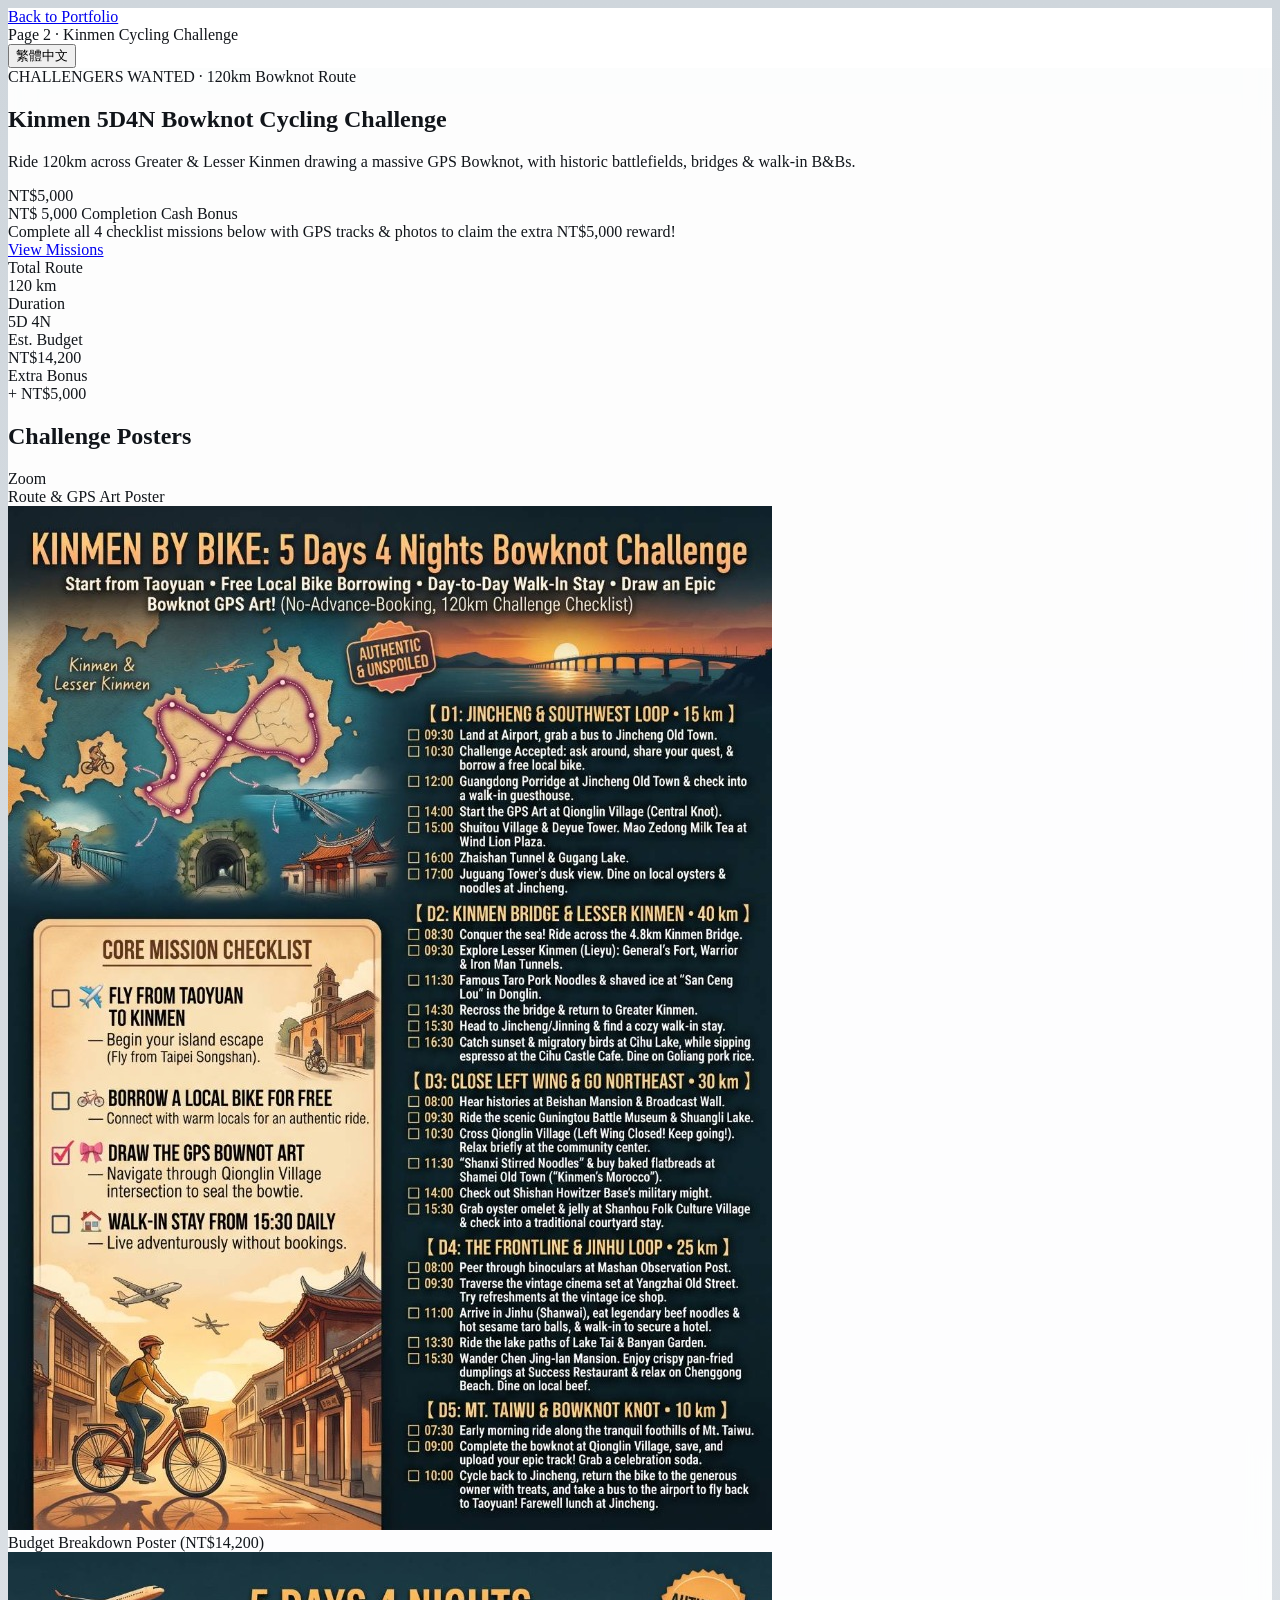
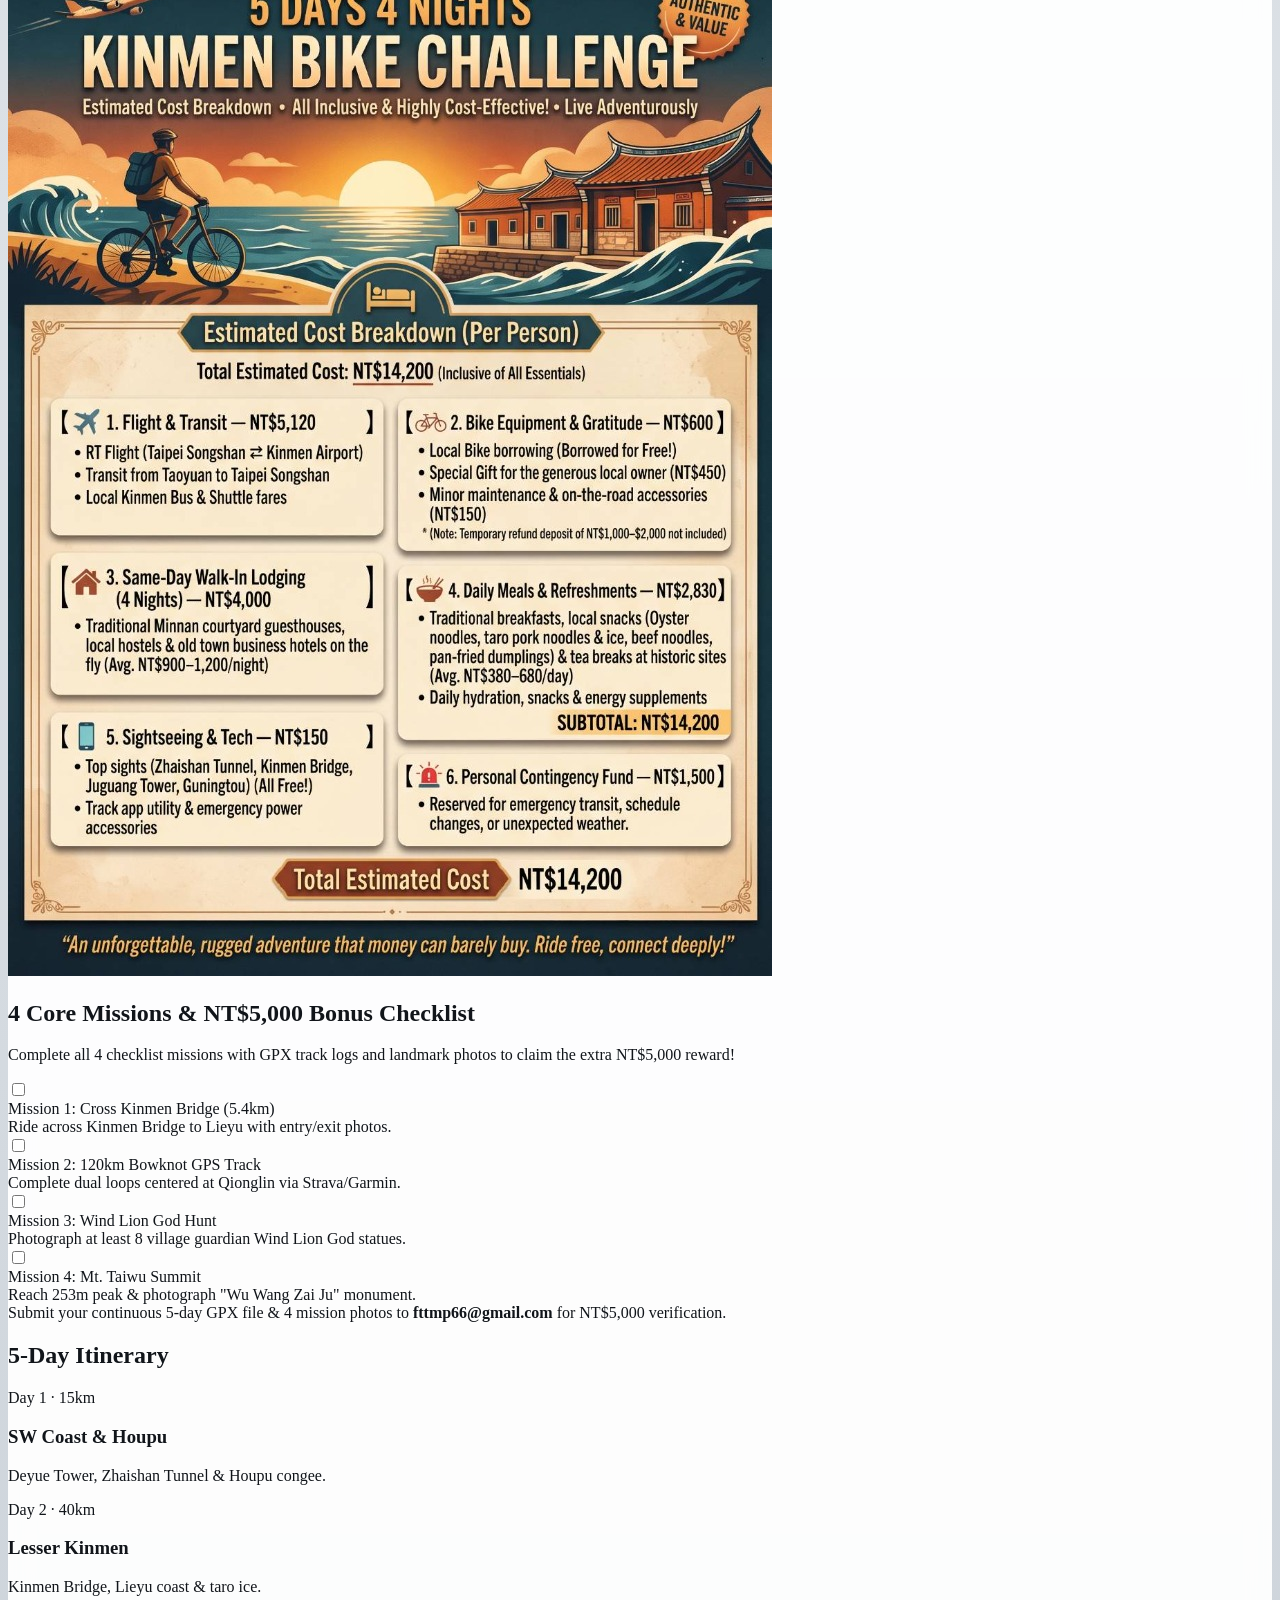
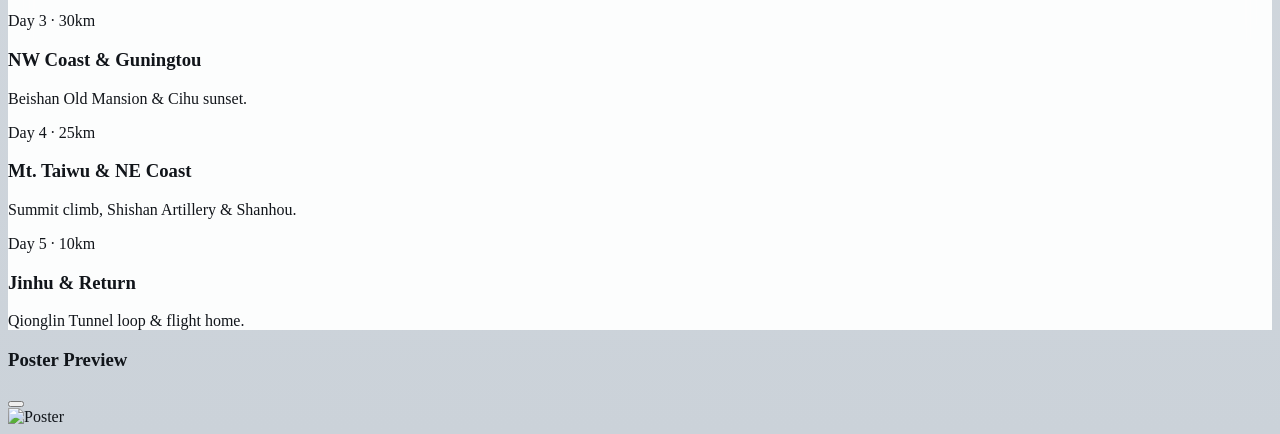
==== commit 3f0c0841: "fix: opaque solid white header with equidistant nav items, isolate AI Research filter from Instructo" ====
--- a/kinmen.html
+++ b/kinmen.html
@@ -13,7 +13,7 @@
   <link rel="preconnect" href="https://fonts.googleapis.com">
   <link rel="preconnect" href="https://fonts.gstatic.com" crossorigin>
   <link href="https://fonts.googleapis.com/css2?family=Plus+Jakarta+Sans:wght@400;500;600;700;800&display=swap" rel="stylesheet">
-  <link rel="stylesheet" href="style.css">
+  <link rel="stylesheet" href="style.css?v=6">
 </head>
 <body class="text-[#11151a] font-sans antialiased selection:bg-slate-300 selection:text-slate-900 min-h-screen">
 
@@ -22,7 +22,7 @@
     <div class="glass-panel border border-slate-300/80 rounded-xl shadow-xl shadow-slate-400/20 p-4 sm:p-6 lg:p-8 space-y-7">
       
       <!-- Top Navigation Bar -->
-      <header class="glass-panel border border-slate-300/80 rounded-xl shadow-xs px-4 sm:px-5 h-14 flex items-center justify-between gap-3">
+      <header class="solid-header bg-white border border-slate-300 rounded-xl shadow-md px-4 sm:px-5 h-14 flex items-center justify-between gap-3">
         <a href="index.html" class="inline-flex items-center gap-1.5 px-3 py-1.5 rounded-lg bg-slate-100 hover:bg-slate-200 text-slate-800 text-xs sm:text-sm font-extrabold border border-slate-300 transition-all group" title="Back to Portfolio">
           <i data-lucide="arrow-left" class="w-4 h-4 text-[#162840] group-hover:-translate-x-1 transition-transform"></i>
           <span data-i18n="km-back-portfolio">Back to Portfolio</span>
@@ -224,6 +224,6 @@
     </div>
   </div>
 
-  <script src="script.js"></script>
+  <script src="script.js?v=6"></script>
 </body>
 </html>
--- a/style.css
+++ b/style.css
@@ -25,9 +25,15 @@
   -moz-osx-font-smoothing: grayscale;
 }
 
-/* Cross-browser Backdrop Glass Support */
+/* Solid Opaque Header Bar (Never transparent on scroll) */
+.solid-header {
+  background-color: #ffffff !important;
+  opacity: 1 !important;
+}
+
+/* Cross-browser Backdrop Glass Support for outer master panel */
 .glass-panel {
-  background-color: rgba(255, 255, 255, 0.92);
+  background-color: rgba(255, 255, 255, 0.94);
   -webkit-backdrop-filter: blur(12px);
   backdrop-filter: blur(12px);
 }
@@ -45,7 +51,7 @@
 /* Focus Highlight without clipping text (Safe on Safari, Firefox, Chrome, Edge) */
 .section-focus-active {
   box-shadow: 0 0 0 3px #162840, 0 12px 30px rgba(22, 40, 64, 0.16) !important;
-  background-color: rgba(255, 255, 255, 0.72);
+  background-color: rgba(255, 255, 255, 0.85);
   transition: box-shadow 0.3s ease, background-color 0.3s ease;
 }
 
@@ -73,7 +79,7 @@
   box-shadow: 0 3px 10px rgba(22, 40, 64, 0.25);
 }
 
-/* Eye-catching Top-Right Kinmen Recruitment Tag: GIF-like Flash & Gleam */
+/* Eye-catching Top-Right Kinmen Recruitment Tag: Dark Navy-Teal + GIF-like Flash + Metallic Gold Text */
 @keyframes kinmenBeaconPulse {
   0%, 100% {
     background-color: #0b232e;
@@ -98,9 +104,19 @@
   }
 }
 
+@keyframes goldShine {
+  0% {
+    background-position: 0% 50%;
+  }
+  100% {
+    background-position: 200% 50%;
+  }
+}
+
 .kinmen-flash-badge {
   position: relative;
   overflow: hidden;
+  background-color: #0b232e !important;
   animation: kinmenBeaconPulse 1.1s steps(2, end) infinite;
 }
 
@@ -111,10 +127,21 @@
   left: -60%;
   width: 45%;
   height: 100%;
-  background: linear-gradient(90deg, transparent, rgba(255, 255, 255, 0.32), transparent);
+  background: linear-gradient(90deg, transparent, rgba(255, 255, 255, 0.28), transparent);
   transform: skewX(-20deg);
   animation: kinmenShimmer 2.2s infinite;
   pointer-events: none;
+}
+
+.metallic-gold-text {
+  background: linear-gradient(110deg, #d4af37 0%, #fff4b8 28%, #c5962c 52%, #fef0a6 76%, #d4af37 100%);
+  background-size: 200% auto;
+  -webkit-background-clip: text;
+  background-clip: text;
+  color: #f6d365;
+  -webkit-text-fill-color: transparent;
+  filter: drop-shadow(0 1px 2px rgba(0, 0, 0, 0.45));
+  animation: goldShine 2.4s linear infinite;
 }
 
 .kinmen-new-pill {
